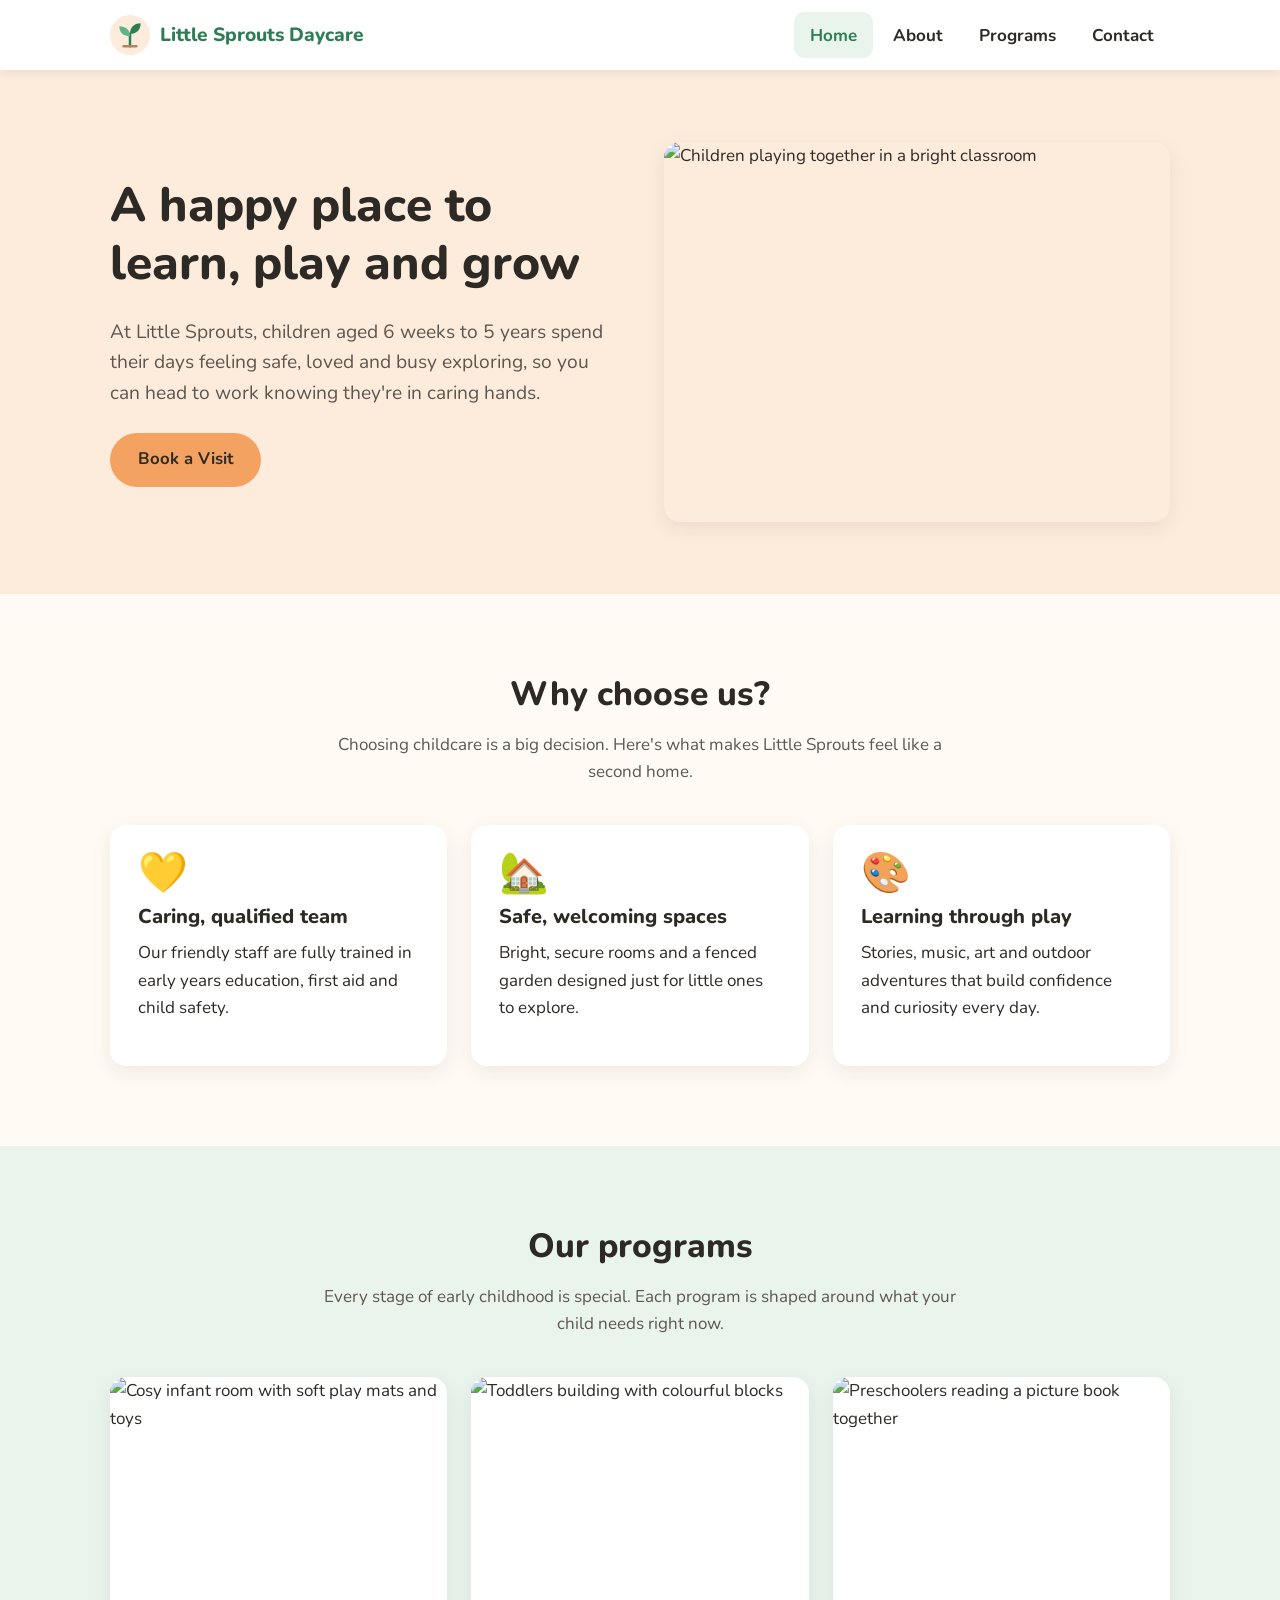
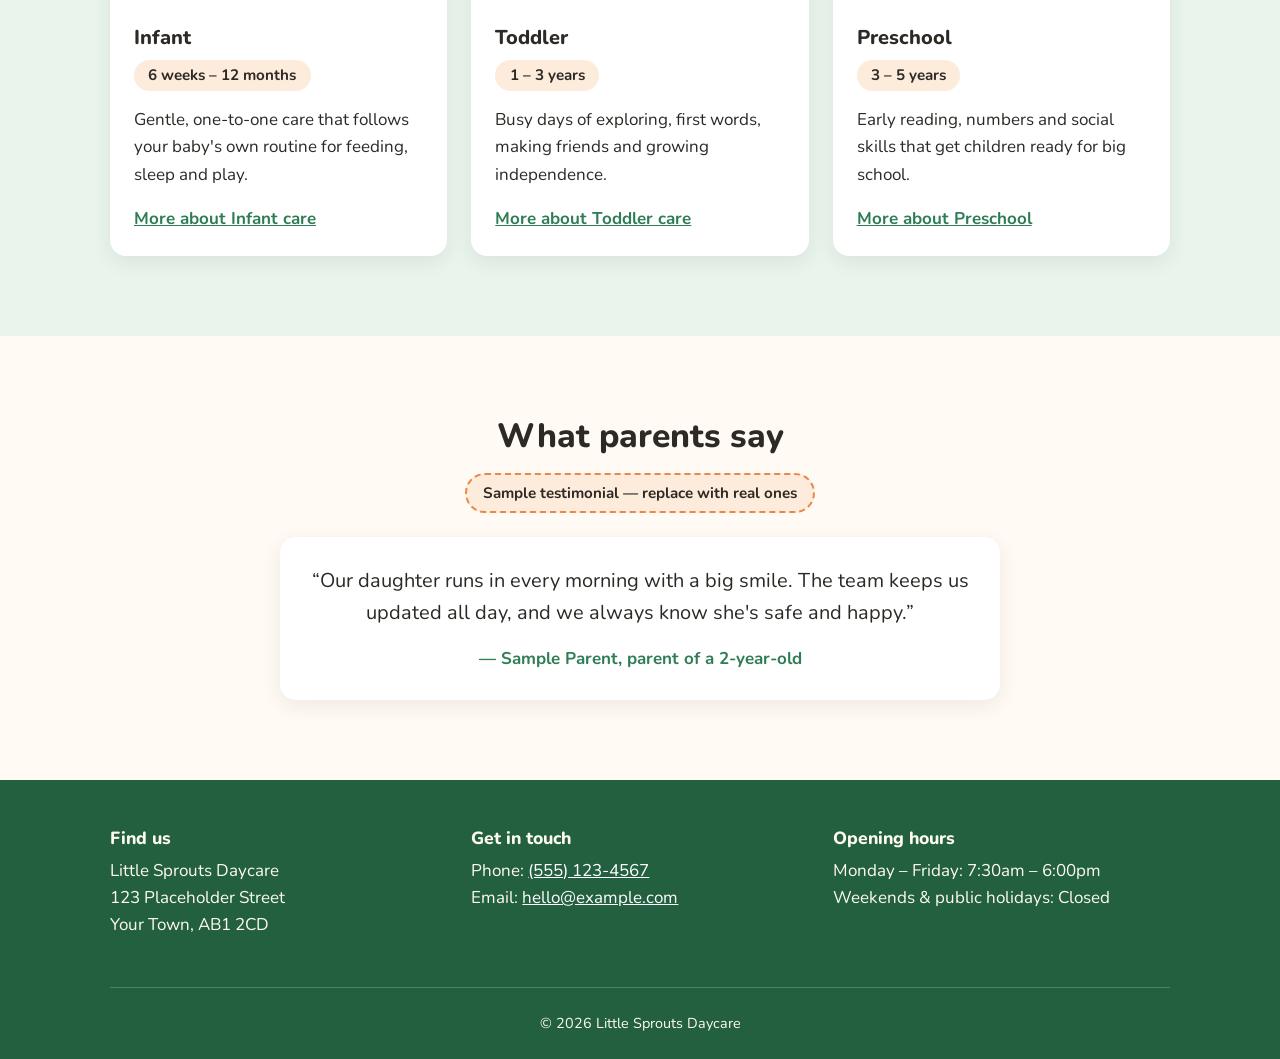
==== index.html @ fafb186b "initial commit" ====
<!DOCTYPE html>
<html lang="en">
<head>
    <!-- Page settings: text encoding, mobile-friendly scaling, and the title and
         description shown in the browser tab and search results -->
    <meta charset="UTF-8">
    <meta name="viewport" content="width=device-width, initial-scale=1.0">
    <title>Little Sprouts Daycare | Caring Childcare for Ages 6 Weeks to 5 Years</title>
    <meta name="description" content="Little Sprouts Daycare offers warm, play-based care for infants, toddlers and preschoolers. Book a visit today.">

    <!-- Small sprout icon shown in the browser tab -->
    <link rel="icon" href="images/logo.svg" type="image/svg+xml">

    <!-- Google Fonts: loads "Nunito", a friendly and easy-to-read font -->
    <link rel="preconnect" href="https://fonts.googleapis.com">
    <link rel="preconnect" href="https://fonts.gstatic.com" crossorigin>
    <link rel="stylesheet" href="https://fonts.googleapis.com/css2?family=Nunito:wght@400;700;800&display=swap">

    <!-- Our one shared stylesheet, used by every page -->
    <link rel="stylesheet" href="css/style.css">
</head>
<body>
    <!-- Skip link: lets keyboard users jump straight past the menu to the page content -->
    <a class="skip-link" href="#main">Skip to main content</a>

    <!-- ===== Site header: logo and main navigation (the same on every page) ===== -->
    <header class="site-header">
        <div class="container header-inner">
            <a class="logo" href="index.html">
                <img src="images/logo.svg" alt="" width="40" height="40">
                Little Sprouts Daycare
            </a>

            <!-- Hamburger button: only shows on small screens. main.js opens and closes the menu. -->
            <button class="menu-toggle" type="button" aria-label="Menu" aria-expanded="false" aria-controls="site-nav">
                <span class="menu-toggle-bar"></span>
                <span class="menu-toggle-bar"></span>
                <span class="menu-toggle-bar"></span>
            </button>

            <!-- Main navigation. main.js highlights the link for the page you're on. -->
            <nav class="site-nav" id="site-nav" aria-label="Main">
                <ul class="nav-list">
                    <li><a class="nav-link" href="index.html">Home</a></li>
                    <li><a class="nav-link" href="about.html">About</a></li>
                    <li><a class="nav-link" href="programs.html">Programs</a></li>
                    <li><a class="nav-link" href="contact.html">Contact</a></li>
                </ul>
            </nav>
        </div>
    </header>

    <!-- ===== Main content: everything unique to this page goes inside <main> ===== -->
    <main id="main">

        <!-- Hero: the big welcome area with our headline and main call to action -->
        <section class="hero">
            <div class="container split">
                <div>
                    <h1>A happy place to learn, play and grow</h1>
                    <p class="hero-intro">At Little Sprouts, children aged 6 weeks to 5 years spend their days feeling safe, loved and busy exploring, so you can head to work knowing they're in caring hands.</p>
                    <a class="button button-accent" href="contact.html">Book a Visit</a>
                </div>
                <!-- Placeholder image. To use your own photo, save it in the images/ folder
                     and change src to something like "images/hero.jpg". -->
                <img class="split-image" src="https://placehold.co/800x600/e8f4ec/2f7d55?text=Children+at+Play" alt="Children playing together in a bright classroom" width="800" height="600">
            </div>
        </section>

        <!-- Why choose us: three cards with the main reasons parents pick Little Sprouts -->
        <section class="section">
            <div class="container">
                <h2 class="section-title">Why choose us?</h2>
                <p class="section-intro">Choosing childcare is a big decision. Here's what makes Little Sprouts feel like a second home.</p>

                <div class="card-grid">
                    <article class="card">
                        <span class="card-icon" aria-hidden="true">💛</span>
                        <h3>Caring, qualified team</h3>
                        <p>Our friendly staff are fully trained in early years education, first aid and child safety.</p>
                    </article>
                    <article class="card">
                        <span class="card-icon" aria-hidden="true">🏡</span>
                        <h3>Safe, welcoming spaces</h3>
                        <p>Bright, secure rooms and a fenced garden designed just for little ones to explore.</p>
                    </article>
                    <article class="card">
                        <span class="card-icon" aria-hidden="true">🎨</span>
                        <h3>Learning through play</h3>
                        <p>Stories, music, art and outdoor adventures that build confidence and curiosity every day.</p>
                    </article>
                </div>
            </div>
        </section>

        <!-- Programs preview: a quick look at our three age groups, each linking to its full details -->
        <section class="section section-alt">
            <div class="container">
                <h2 class="section-title">Our programs</h2>
                <p class="section-intro">Every stage of early childhood is special. Each program is shaped around what your child needs right now.</p>

                <div class="card-grid">
                    <article class="card program-card">
                        <img src="https://placehold.co/600x400/fdebdc/2d2a26?text=Infant+Room" alt="Cosy infant room with soft play mats and toys" width="600" height="400" loading="lazy">
                        <div class="program-card-body">
                            <h3>Infant</h3>
                            <p class="age-range">6 weeks – 12 months</p>
                            <p>Gentle, one-to-one care that follows your baby's own routine for feeding, sleep and play.</p>
                            <a href="programs.html#infant">More about Infant care</a>
                        </div>
                    </article>
                    <article class="card program-card">
                        <img src="https://placehold.co/600x400/fdebdc/2d2a26?text=Toddler+Room" alt="Toddlers building with colourful blocks" width="600" height="400" loading="lazy">
                        <div class="program-card-body">
                            <h3>Toddler</h3>
                            <p class="age-range">1 – 3 years</p>
                            <p>Busy days of exploring, first words, making friends and growing independence.</p>
                            <a href="programs.html#toddler">More about Toddler care</a>
                        </div>
                    </article>
                    <article class="card program-card">
                        <img src="https://placehold.co/600x400/fdebdc/2d2a26?text=Preschool+Room" alt="Preschoolers reading a picture book together" width="600" height="400" loading="lazy">
                        <div class="program-card-body">
                            <h3>Preschool</h3>
                            <p class="age-range">3 – 5 years</p>
                            <p>Early reading, numbers and social skills that get children ready for big school.</p>
                            <a href="programs.html#preschool">More about Preschool</a>
                        </div>
                    </article>
                </div>
            </div>
        </section>

        <!-- Testimonial: THIS IS A SAMPLE. Replace the quote and name with real feedback
             from a parent (and ask their permission first). -->
        <section class="section">
            <div class="container">
                <h2 class="section-title">What parents say</h2>
                <p class="sample-note">Sample testimonial — replace with real ones</p>

                <figure class="card testimonial">
                    <blockquote>“Our daughter runs in every morning with a big smile. The team keeps us updated all day, and we always know she's safe and happy.”</blockquote>
                    <figcaption>— Sample Parent, parent of a 2-year-old</figcaption>
                </figure>
            </div>
        </section>

    </main>

    <!-- ===== Site footer: address, contact details and opening hours (the same on every page) ===== -->
    <footer class="site-footer">
        <div class="container">
            <div class="footer-grid">
                <div>
                    <h2 class="footer-title">Find us</h2>
                    <!-- Placeholder address: replace with your real one -->
                    <address>
                        Little Sprouts Daycare<br>
                        123 Placeholder Street<br>
                        Your Town, AB1 2CD
                    </address>
                </div>
                <div>
                    <h2 class="footer-title">Get in touch</h2>
                    <p>
                        Phone: <a href="tel:+15551234567">(555) 123-4567</a><br>
                        Email: <a href="mailto:hello@example.com">hello@example.com</a>
                    </p>
                </div>
                <div>
                    <h2 class="footer-title">Opening hours</h2>
                    <p>
                        Monday – Friday: 7:30am – 6:00pm<br>
                        Weekends &amp; public holidays: Closed
                    </p>
                </div>
            </div>
            <p class="footer-bottom">&copy; 2026 Little Sprouts Daycare</p>
        </div>
    </footer>

    <!-- Our one shared JavaScript file. It's loaded last so all the HTML above
         already exists when the script runs. -->
    <script src="js/main.js"></script>
</body>
</html>
---- css/style.css ----
/* =========================================================
   Little Sprouts Daycare — main stylesheet
   ---------------------------------------------------------
   This one file styles every page of the site.
   It is written "mobile first": the styles below are for
   phones, and the single media query at the very bottom
   adjusts things for tablets and desktops.

   Sections:
     1. Colours and design settings
     2. Base styles
     3. Layout helpers
     4. Buttons
     5. Header and navigation
     6. Hero and page banners
     7. Cards
     8. Testimonial
     9. Programs page
    10. Contact page and form
    11. Footer
    12. Larger screens (the one media query)
   ========================================================= */


/* ---------- 1. Colours and design settings ----------
   These are CSS variables. Change a value here and it updates
   everywhere on the site that uses it. */
:root {
    --color-primary: #2f7d55;        /* leaf green: links, buttons, highlights */
    --color-primary-dark: #22603f;   /* darker green: hover states and footer */
    --color-accent: #f4a261;         /* warm peach: the "Book a Visit" button */
    --color-accent-dark: #e8894a;    /* darker peach: accent hover state */
    --color-background: #fffaf3;     /* soft cream page background */
    --color-white: #ffffff;          /* cards, header, form fields, button text */
    --color-tint-green: #e8f4ec;     /* pale green section backgrounds */
    --color-tint-peach: #fdebdc;     /* pale peach banners and labels */
    --color-text: #2d2a26;           /* main text: warm near-black */
    --color-text-muted: #5e5750;     /* softer text for intros and notes */
    --color-border: #eadfd2;         /* light dividing lines */
    --color-field-border: #9a8a7a;   /* form field edges (dark enough to see clearly) */
    --color-error: #b3261e;          /* form error messages */

    --font-main: "Nunito", Arial, sans-serif;
    --radius: 16px;                  /* rounded corners on cards and images */
    --radius-small: 10px;            /* rounded corners on buttons and inputs */
    --shadow: 0 6px 20px rgba(45, 42, 38, 0.08);
    --max-width: 1100px;             /* widest the content will ever get */
}


/* ---------- 2. Base styles ----------
   Sensible defaults for the whole site: font, text colour,
   spacing, and images that never spill off the screen. */

/* Include padding and borders inside an element's width,
   which makes sizes much easier to predict. */
*,
*::before,
*::after {
    box-sizing: border-box;
}

/* The header sticks to the top of the screen, so leave room for it
   when the browser jumps to a link like "programs.html#toddler". */
html {
    scroll-padding-top: 5rem;
}

body {
    margin: 0;
    font-family: var(--font-main);
    font-size: 1.0625rem;
    line-height: 1.6;
    color: var(--color-text);
    background-color: var(--color-background);
}

h1,
h2,
h3 {
    margin: 0 0 0.5em;
    line-height: 1.2;
    font-weight: 800;
}

h1 {
    font-size: 2.25rem;
}

h2 {
    font-size: 1.75rem;
}

h3 {
    font-size: 1.25rem;
}

p,
address {
    margin: 0 0 1em;
}

/* <address> is italic by default; normal text reads better. */
address {
    font-style: normal;
}

/* Images shrink to fit small screens instead of overflowing. */
img {
    display: block;
    max-width: 100%;
    height: auto;
}

a {
    color: var(--color-primary);
}

a:hover {
    color: var(--color-primary-dark);
}

/* A clear outline shows keyboard users which item is selected. */
:focus-visible {
    outline: 3px solid var(--color-primary);
    outline-offset: 3px;
}

/* The "Skip to main content" link hides above the page and
   slides into view only when a keyboard user tabs to it. */
.skip-link {
    position: absolute;
    top: -100px;
    left: 1rem;
    z-index: 100;
    padding: 0.5rem 1rem;
    border-radius: var(--radius-small);
    background-color: var(--color-primary);
    color: var(--color-white);
    font-weight: 700;
}

.skip-link:focus {
    top: 1rem;
}


/* ---------- 3. Layout helpers ----------
   Reusable building blocks used on every page. */

/* Keeps content centred with space at the sides,
   and stops it getting too wide on big screens. */
.container {
    max-width: var(--max-width);
    margin: 0 auto;
    padding: 0 1.25rem;
}

/* Breathing room above and below each page section. */
.section {
    padding: 3.5rem 0;
}

/* Every other section gets a soft green background
   so the page is easy to scan. */
.section-alt {
    background-color: var(--color-tint-green);
}

.section-title {
    text-align: center;
}

.section-intro {
    max-width: 640px;
    margin: 0 auto 2.5rem;
    text-align: center;
    color: var(--color-text-muted);
}

/* Text beside an image. One column on phones;
   the media query turns it into two columns on larger screens.
   minmax(0, 1fr) means "share the space, and shrink if needed".
   The 0 matters: without it, a big image that is still loading
   can push the page wider than a phone screen. */
.split {
    display: grid;
    grid-template-columns: minmax(0, 1fr);
    gap: 2rem;
    align-items: center;
}

.split-image {
    border-radius: var(--radius);
    box-shadow: var(--shadow);
}


/* ---------- 4. Buttons ----------
   Rounded "pill" buttons. Add the class "button" to a link
   or <button>, plus "button-accent" for the peach version. */
.button {
    display: inline-block;
    padding: 0.85rem 1.75rem;
    border: none;
    border-radius: 999px;
    background-color: var(--color-primary);
    color: var(--color-white);
    font-family: inherit;
    font-size: 1.05rem;
    font-weight: 700;
    text-decoration: none;
    cursor: pointer;
}

.button:hover {
    background-color: var(--color-primary-dark);
    color: var(--color-white);
}

.button-accent {
    background-color: var(--color-accent);
    color: var(--color-text);
}

.button-accent:hover {
    background-color: var(--color-accent-dark);
    color: var(--color-text);
}


/* ---------- 5. Header and navigation ----------
   The header sticks to the top of the screen as you scroll.
   On phones the menu hides behind the hamburger button;
   on larger screens the links sit in a row (see media query). */
.site-header {
    position: sticky;
    top: 0;
    z-index: 10;
    background-color: var(--color-white);
    box-shadow: 0 2px 10px rgba(45, 42, 38, 0.08);
}

/* Logo, hamburger and menu in a flexible row.
   "wrap" lets the open mobile menu drop onto its own line. */
.header-inner {
    display: flex;
    flex-wrap: wrap;
    align-items: center;
    gap: 0.75rem 1rem;
    padding-top: 0.75rem;
    padding-bottom: 0.75rem;
}

/* flex: 1 lets the logo fill the spare space,
   which pushes the hamburger and menu to the right. */
.logo {
    flex: 1;
    display: flex;
    align-items: center;
    gap: 0.6rem;
    font-size: 1.2rem;
    font-weight: 800;
    line-height: 1.2;
    color: var(--color-primary);
    text-decoration: none;
}

/* The hamburger button: three bars drawn with CSS. */
.menu-toggle {
    display: flex;
    flex-direction: column;
    gap: 5px;
    padding: 0.65rem;
    border: 2px solid var(--color-field-border);
    border-radius: var(--radius-small);
    background-color: var(--color-white);
    cursor: pointer;
}

.menu-toggle-bar {
    width: 24px;
    height: 3px;
    border-radius: 3px;
    background-color: var(--color-primary);
}

/* On phones the menu stays hidden until main.js adds "is-open". */
.site-nav {
    display: none;
    width: 100%;
}

.site-nav.is-open {
    display: block;
}

.nav-list {
    display: flex;
    flex-direction: column;
    gap: 0.25rem;
    margin: 0;
    padding: 0;
    list-style: none;
}

.nav-link {
    display: block;
    padding: 0.6rem 1rem;
    border-radius: var(--radius-small);
    color: var(--color-text);
    font-weight: 700;
    text-decoration: none;
}

.nav-link:hover {
    background-color: var(--color-tint-peach);
    color: var(--color-text);
}

/* The link for the page you're on (added by main.js). */
.nav-link.active {
    background-color: var(--color-tint-green);
    color: var(--color-primary);
}


/* ---------- 6. Hero and page banners ----------
   The hero is the big welcome area on the home page.
   Page banners are the smaller title areas on other pages. */
.hero,
.page-banner {
    padding: 3rem 0;
    background-color: var(--color-tint-peach);
}

.hero-intro {
    margin-bottom: 1.5rem;
    font-size: 1.2rem;
    color: var(--color-text-muted);
}

.page-banner {
    text-align: center;
}

.page-banner p {
    max-width: 640px;
    margin: 0 auto;
    font-size: 1.15rem;
    color: var(--color-text-muted);
}


/* ---------- 7. Cards ----------
   White rounded boxes used across the site. The grid shows
   one card per row on phones and three per row on larger
   screens (see media query). minmax(0, 1fr) works the same
   way as in .split above. */
.card-grid {
    display: grid;
    grid-template-columns: minmax(0, 1fr);
    gap: 1.5rem;
}

.card {
    padding: 1.75rem;
    border-radius: var(--radius);
    background-color: var(--color-white);
    box-shadow: var(--shadow);
}

.card-icon {
    display: block;
    margin-bottom: 0.75rem;
    font-size: 2.5rem;
    line-height: 1;
}

/* Program cards have a photo that runs edge to edge,
   so the padding moves to the text area underneath. */
.program-card {
    padding: 0;
    overflow: hidden;
}

.program-card-body {
    padding: 1.5rem;
}

.program-card a {
    font-weight: 700;
}

/* Small rounded label showing a program's age range. */
.age-range {
    display: inline-block;
    padding: 0.2rem 0.9rem;
    border-radius: 999px;
    background-color: var(--color-tint-peach);
    font-size: 0.95rem;
    font-weight: 700;
}

/* Staff cards: centred text with a round photo. */
.staff-card {
    text-align: center;
}

.staff-photo {
    width: 160px;
    height: 160px;
    margin: 0 auto 1rem;
    border-radius: 50%;
}

.staff-role {
    color: var(--color-primary);
    font-weight: 700;
}


/* ---------- 8. Testimonial ----------
   A single parent quote. The dashed label is a reminder
   that it's only a sample until you add real ones. */
.sample-note {
    width: fit-content;
    margin: 0 auto 1.5rem;
    padding: 0.35rem 1rem;
    border: 2px dashed var(--color-accent-dark);
    border-radius: 999px;
    background-color: var(--color-tint-peach);
    font-size: 0.95rem;
    font-weight: 700;
    text-align: center;
}

.testimonial {
    max-width: 720px;
    margin: 0 auto;
    text-align: center;
}

.testimonial blockquote {
    margin: 0 0 1rem;
    font-size: 1.25rem;
}

.testimonial figcaption {
    color: var(--color-primary);
    font-weight: 700;
}


/* ---------- 9. Programs page ----------
   Each daily schedule is a simple list: the time on the
   left and the activity on the right. */
.schedule {
    margin: 0 0 1.5rem;
    padding: 0;
    list-style: none;
}

.schedule li {
    display: flex;
    gap: 1rem;
    padding: 0.5rem 0;
    border-bottom: 1px dashed var(--color-border);
}

.schedule-time {
    flex: 0 0 5rem;
    font-weight: 700;
    color: var(--color-primary);
}

.program-fees {
    padding: 0.75rem 1rem;
    border-radius: var(--radius-small);
    background-color: var(--color-tint-peach);
    font-weight: 700;
}


/* ---------- 10. Contact page and form ---------- */

/* The form and our contact details stack on phones
   and sit side by side on larger screens (see media query). */
.contact-layout {
    display: grid;
    gap: 2.5rem;
    align-items: start;
}

.form-note {
    font-size: 0.95rem;
    color: var(--color-text-muted);
}

/* Each label + field + error message is one "form group". */
.form-group {
    margin-bottom: 1.25rem;
}

.form-group label {
    display: block;
    margin-bottom: 0.35rem;
    font-weight: 700;
}

.required-mark {
    color: var(--color-error);
}

/* Text boxes, the dropdown and the message box share one look. */
.form-group input,
.form-group select,
.form-group textarea {
    width: 100%;
    padding: 0.75rem 1rem;
    border: 2px solid var(--color-field-border);
    border-radius: var(--radius-small);
    background-color: var(--color-white);
    color: var(--color-text);
    font: inherit;
}

.form-group textarea {
    resize: vertical;
}

/* main.js marks a field aria-invalid="true" when it needs fixing.
   Screen readers announce that, and we reuse it to turn the border red. */
.form-group [aria-invalid="true"] {
    border-color: var(--color-error);
}

/* The friendly message shown under a field that needs fixing. */
.error-message {
    margin: 0.35rem 0 0;
    font-size: 0.95rem;
    font-weight: 700;
    color: var(--color-error);
}

/* Dashed green box that stands in for a Google Map until you add one. */
.map-placeholder {
    display: flex;
    align-items: center;
    justify-content: center;
    min-height: 260px;
    padding: 1.5rem;
    border: 3px dashed var(--color-primary);
    border-radius: var(--radius);
    background-color: var(--color-tint-green);
    color: var(--color-primary);
    text-align: center;
}

.map-placeholder p {
    margin: 0;
}


/* ---------- 11. Footer ----------
   Dark green band at the bottom of every page with our
   address, contact details and opening hours. */
.site-footer {
    padding: 3rem 0 1.5rem;
    background-color: var(--color-primary-dark);
    color: var(--color-background);
}

/* Light links and focus outlines so they show up on dark green. */
.site-footer a {
    color: var(--color-white);
}

.site-footer a:hover {
    color: var(--color-tint-peach);
}

.site-footer :focus-visible {
    outline-color: var(--color-white);
}

.footer-grid {
    display: grid;
    gap: 1.5rem;
}

.footer-title {
    margin-bottom: 0.5rem;
    font-size: 1.1rem;
}

.footer-bottom {
    margin: 2rem 0 0;
    padding-top: 1.5rem;
    border-top: 1px solid rgba(255, 255, 255, 0.2);
    font-size: 0.9rem;
    text-align: center;
}


/* ---------- 12. Larger screens (768px and wider) ----------
   Everything above is for phones. When the screen is at
   least 768px wide (tablets and desktops), these rules
   take over to make use of the extra space. */
@media (min-width: 768px) {
    h1 {
        font-size: 3rem;
    }

    h2 {
        font-size: 2.1rem;
    }

    .section {
        padding: 5rem 0;
    }

    .hero,
    .page-banner {
        padding: 4.5rem 0;
    }

    /* Hide the hamburger and always show the menu as a row. */
    .menu-toggle {
        display: none;
    }

    .site-nav {
        display: block;
        width: auto;
    }

    .nav-list {
        flex-direction: row;
    }

    /* Put text and image side by side. */
    .split {
        grid-template-columns: repeat(2, minmax(0, 1fr));
        gap: 3rem;
    }

    /* Three cards (or footer columns) per row. */
    .card-grid,
    .footer-grid {
        grid-template-columns: repeat(3, minmax(0, 1fr));
    }

    /* The form gets a little more room than the contact details. */
    .contact-layout {
        grid-template-columns: 3fr 2fr;
    }
}
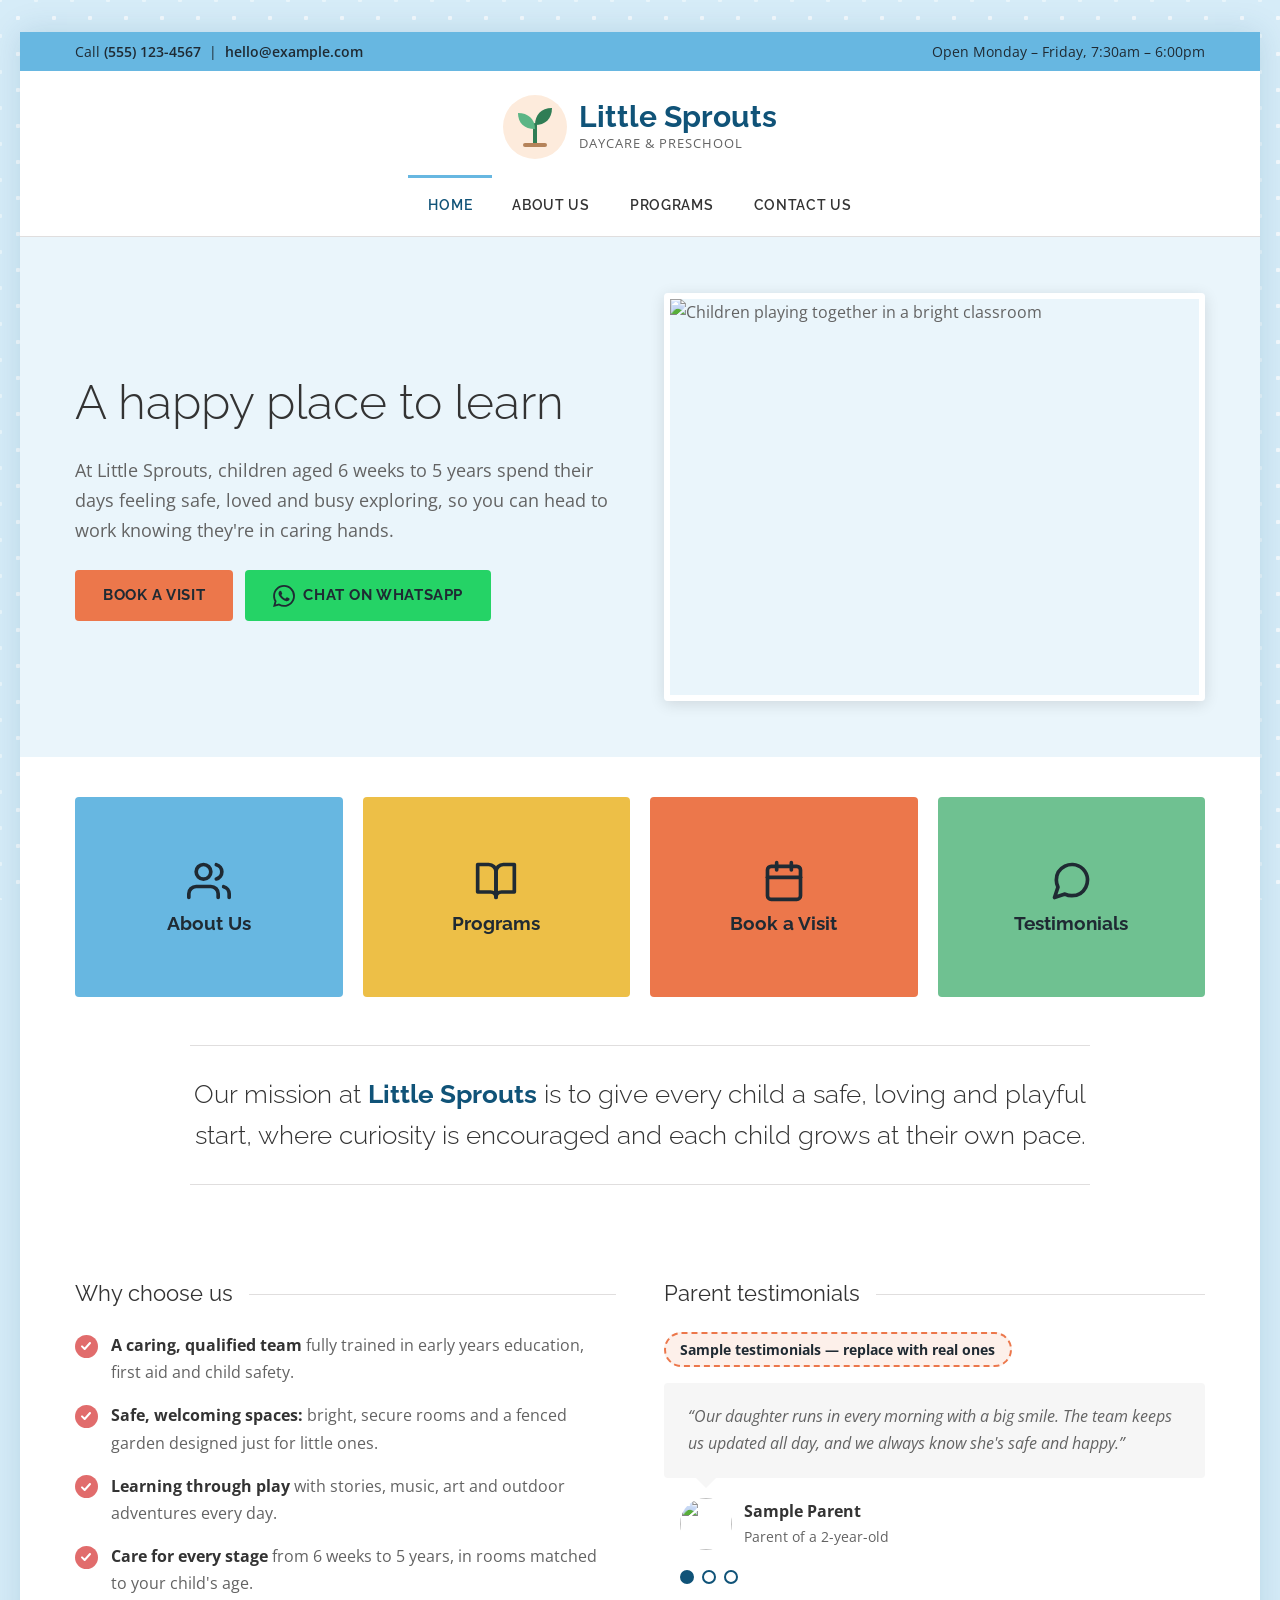
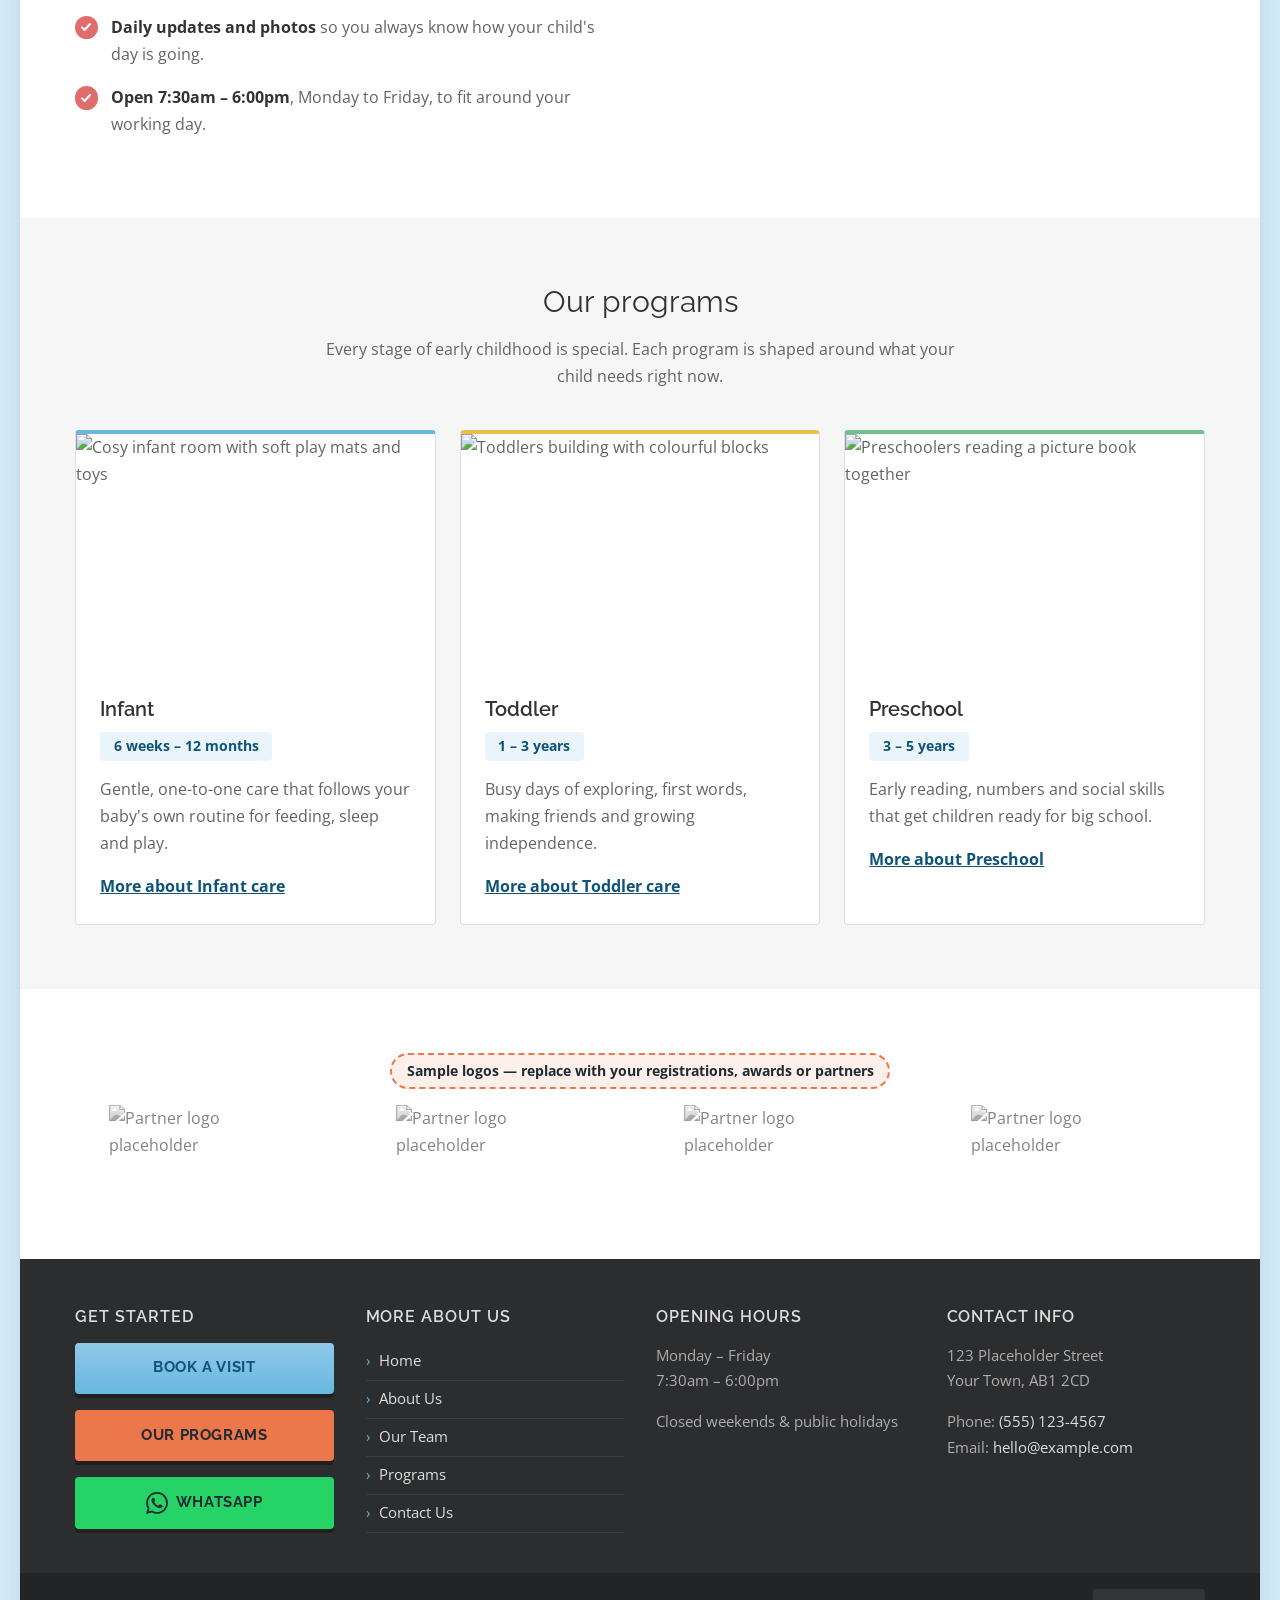
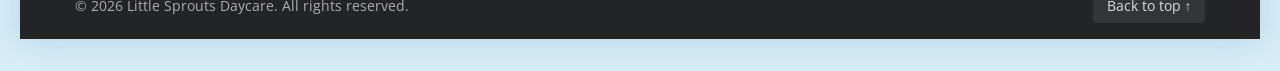
==== commit a1690bff: "Enhance website layout and functionality: update fonts, improve header and footer structure, add tes" ====
--- a/index.html
+++ b/index.html
@@ -11,10 +11,10 @@
     <!-- Small sprout icon shown in the browser tab -->
     <link rel="icon" href="images/logo.svg" type="image/svg+xml">
 
-    <!-- Google Fonts: loads "Nunito", a friendly and easy-to-read font -->
+    <!-- Google Fonts: "Raleway" for headings and the menu, "Open Sans" for body text -->
     <link rel="preconnect" href="https://fonts.googleapis.com">
     <link rel="preconnect" href="https://fonts.gstatic.com" crossorigin>
-    <link rel="stylesheet" href="https://fonts.googleapis.com/css2?family=Nunito:wght@400;700;800&display=swap">
+    <link rel="stylesheet" href="https://fonts.googleapis.com/css2?family=Open+Sans:ital,wght@0,400;0,600;0,700;1,400&family=Raleway:wght@300;400;600;700&display=swap">
 
     <!-- Our one shared stylesheet, used by every page -->
     <link rel="stylesheet" href="css/style.css">
@@ -23,12 +23,28 @@
     <!-- Skip link: lets keyboard users jump straight past the menu to the page content -->
     <a class="skip-link" href="#main">Skip to main content</a>
 
+    <!-- The white "page box" that holds everything. On big screens the
+         blue patterned background shows around it. -->
+    <div class="page-box">
+
+    <!-- ===== Top bar: quick contact details (the same on every page) ===== -->
+    <div class="top-bar">
+        <div class="container top-bar-inner">
+            <!-- Placeholder phone and email: replace with your real ones -->
+            <p>Call <a href="tel:+15551234567">(555) 123-4567</a> &nbsp;|&nbsp; <a href="mailto:hello@example.com">hello@example.com</a></p>
+            <p>Open Monday – Friday, 7:30am – 6:00pm</p>
+        </div>
+    </div>
+
     <!-- ===== Site header: logo and main navigation (the same on every page) ===== -->
     <header class="site-header">
         <div class="container header-inner">
             <a class="logo" href="index.html">
-                <img src="images/logo.svg" alt="" width="40" height="40">
-                Little Sprouts Daycare
+                <img src="images/logo.svg" alt="" width="64" height="64">
+                <span>
+                    <span class="logo-name">Little Sprouts</span>
+                    <span class="logo-tagline">Daycare &amp; Preschool</span>
+                </span>
             </a>
 
             <!-- Hamburger button: only shows on small screens. main.js opens and closes the menu. -->
@@ -42,9 +58,9 @@
             <nav class="site-nav" id="site-nav" aria-label="Main">
                 <ul class="nav-list">
                     <li><a class="nav-link" href="index.html">Home</a></li>
-                    <li><a class="nav-link" href="about.html">About</a></li>
+                    <li><a class="nav-link" href="about.html">About Us</a></li>
                     <li><a class="nav-link" href="programs.html">Programs</a></li>
-                    <li><a class="nav-link" href="contact.html">Contact</a></li>
+                    <li><a class="nav-link" href="contact.html">Contact Us</a></li>
                 </ul>
             </nav>
         </div>
@@ -57,39 +73,154 @@
         <section class="hero">
             <div class="container split">
                 <div>
-                    <h1>A happy place to learn, play and grow</h1>
+                    <h1>A happy place to learn</h1>
                     <p class="hero-intro">At Little Sprouts, children aged 6 weeks to 5 years spend their days feeling safe, loved and busy exploring, so you can head to work knowing they're in caring hands.</p>
-                    <a class="button button-accent" href="contact.html">Book a Visit</a>
+                    <div class="button-group">
+                        <a class="button button-accent" href="contact.html">Book a Visit</a>
+                        <!-- WhatsApp chat link. Placeholder number: replace 15551234567 with your
+                             real WhatsApp number in international format (digits only, no + or spaces).
+                             The text after "?text=" is the message that appears ready to send. -->
+                        <a class="button button-whatsapp" href="https://wa.me/15551234567?text=Hi%2C%20I%27d%20like%20to%20know%20more%20about%20Little%20Sprouts%20Daycare." target="_blank" rel="noopener">
+                            <svg class="button-icon" viewBox="0 0 24 24" width="22" height="22" aria-hidden="true" focusable="false">
+                                <path fill="currentColor" d="M17.472 14.382c-.297-.149-1.758-.867-2.03-.967-.273-.099-.471-.148-.67.15-.197.297-.767.966-.94 1.164-.173.199-.347.223-.644.075-.297-.15-1.255-.463-2.39-1.475-.883-.788-1.48-1.761-1.653-2.059-.173-.297-.018-.458.13-.606.134-.133.298-.347.446-.52.149-.174.198-.298.298-.497.099-.198.05-.371-.025-.52-.075-.149-.669-1.612-.916-2.207-.242-.579-.487-.5-.669-.51-.173-.008-.371-.01-.57-.01-.198 0-.52.074-.792.372-.272.297-1.04 1.016-1.04 2.479 0 1.462 1.065 2.875 1.213 3.074.149.198 2.096 3.2 5.077 4.487.709.306 1.262.489 1.694.625.712.227 1.36.195 1.871.118.571-.085 1.758-.719 2.006-1.413.248-.694.248-1.289.173-1.413-.074-.124-.272-.198-.57-.347m-5.421 7.403h-.004a9.87 9.87 0 01-5.031-1.378l-.361-.214-3.741.982.998-3.648-.235-.374a9.86 9.86 0 01-1.51-5.26c.001-5.45 4.436-9.884 9.888-9.884 2.64 0 5.122 1.03 6.988 2.898a9.825 9.825 0 012.893 6.994c-.003 5.45-4.437 9.884-9.885 9.884m8.413-18.297A11.815 11.815 0 0012.05 0C5.495 0 .16 5.335.157 11.892c0 2.096.547 4.142 1.588 5.945L.057 24l6.305-1.654a11.882 11.882 0 005.683 1.448h.005c6.554 0 11.89-5.335 11.893-11.893a11.821 11.821 0 00-3.48-8.413Z"/>
+                            </svg>
+                            Chat on WhatsApp
+                        </a>
+                    </div>
                 </div>
                 <!-- Placeholder image. To use your own photo, save it in the images/ folder
                      and change src to something like "images/hero.jpg". -->
-                <img class="split-image" src="https://placehold.co/800x600/e8f4ec/2f7d55?text=Children+at+Play" alt="Children playing together in a bright classroom" width="800" height="600">
-            </div>
-        </section>
-
-        <!-- Why choose us: three cards with the main reasons parents pick Little Sprouts -->
+                <img class="split-image" src="https://placehold.co/800x600/ffffff/105378?text=Children+at+Play" alt="Children playing together in a bright classroom" width="800" height="600">
+            </div>
+        </section>
+
+        <!-- Colour tiles: four bright boxes linking to the main parts of the site.
+             With a mouse, each one flips over to show a short note and a "View" label. -->
+        <section aria-label="Explore Little Sprouts">
+            <div class="container tiles">
+                <a class="tile tile-blue" href="about.html">
+                    <div class="tile-inner">
+                        <div class="tile-front">
+                            <svg class="tile-icon" viewBox="0 0 24 24" fill="none" stroke="currentColor" stroke-width="2" stroke-linecap="round" stroke-linejoin="round" aria-hidden="true" focusable="false">
+                                <path d="M17 21v-2a4 4 0 0 0-4-4H5a4 4 0 0 0-4 4v2"/><circle cx="9" cy="7" r="4"/><path d="M23 21v-2a4 4 0 0 0-3-3.87"/><path d="M16 3.13a4 4 0 0 1 0 7.75"/>
+                            </svg>
+                            <h2 class="tile-title">About Us</h2>
+                        </div>
+                        <div class="tile-back">
+                            <p>Our story, our approach and the team who care for your child.</p>
+                            <span class="tile-button" aria-hidden="true">VIEW</span>
+                        </div>
+                    </div>
+                </a>
+                <a class="tile tile-yellow" href="programs.html">
+                    <div class="tile-inner">
+                        <div class="tile-front">
+                            <svg class="tile-icon" viewBox="0 0 24 24" fill="none" stroke="currentColor" stroke-width="2" stroke-linecap="round" stroke-linejoin="round" aria-hidden="true" focusable="false">
+                                <path d="M2 3h6a4 4 0 0 1 4 4v14a3 3 0 0 0-3-3H2z"/><path d="M22 3h-6a4 4 0 0 0-4 4v14a3 3 0 0 1 3-3h7z"/>
+                            </svg>
+                            <h2 class="tile-title">Programs</h2>
+                        </div>
+                        <div class="tile-back">
+                            <p>Infant, Toddler and Preschool rooms, with a typical day for each.</p>
+                            <span class="tile-button" aria-hidden="true">VIEW</span>
+                        </div>
+                    </div>
+                </a>
+                <a class="tile tile-orange" href="contact.html">
+                    <div class="tile-inner">
+                        <div class="tile-front">
+                            <svg class="tile-icon" viewBox="0 0 24 24" fill="none" stroke="currentColor" stroke-width="2" stroke-linecap="round" stroke-linejoin="round" aria-hidden="true" focusable="false">
+                                <rect x="3" y="4" width="18" height="18" rx="2" ry="2"/><line x1="16" y1="2" x2="16" y2="6"/><line x1="8" y1="2" x2="8" y2="6"/><line x1="3" y1="10" x2="21" y2="10"/>
+                            </svg>
+                            <h2 class="tile-title">Book a Visit</h2>
+                        </div>
+                        <div class="tile-back">
+                            <p>Come and see us. Send an enquiry and we'll reply within one working day.</p>
+                            <span class="tile-button" aria-hidden="true">VIEW</span>
+                        </div>
+                    </div>
+                </a>
+                <a class="tile tile-green" href="#testimonials">
+                    <div class="tile-inner">
+                        <div class="tile-front">
+                            <svg class="tile-icon" viewBox="0 0 24 24" fill="none" stroke="currentColor" stroke-width="2" stroke-linecap="round" stroke-linejoin="round" aria-hidden="true" focusable="false">
+                                <path d="M21 11.5a8.38 8.38 0 0 1-.9 3.8 8.5 8.5 0 0 1-7.6 4.7 8.38 8.38 0 0 1-3.8-.9L3 21l1.9-5.7a8.38 8.38 0 0 1-.9-3.8 8.5 8.5 0 0 1 4.7-7.6 8.38 8.38 0 0 1 3.8-.9h.5a8.48 8.48 0 0 1 8 8v.5z"/>
+                            </svg>
+                            <h2 class="tile-title">Testimonials</h2>
+                        </div>
+                        <div class="tile-back">
+                            <p>Hear what Little Sprouts parents have to say about us.</p>
+                            <span class="tile-button" aria-hidden="true">VIEW</span>
+                        </div>
+                    </div>
+                </a>
+            </div>
+        </section>
+
+        <!-- Our mission: one big sentence that sums up what we're about -->
+        <section class="mission">
+            <div class="container">
+                <p class="mission-text">Our mission at <strong>Little Sprouts</strong> is to give every child a safe, loving and playful start, where curiosity is encouraged and each child grows at their own pace.</p>
+            </div>
+        </section>
+
+        <!-- Two columns: "Why choose us" on the left, parent testimonials on the right -->
         <section class="section">
-            <div class="container">
-                <h2 class="section-title">Why choose us?</h2>
-                <p class="section-intro">Choosing childcare is a big decision. Here's what makes Little Sprouts feel like a second home.</p>
-
-                <div class="card-grid">
-                    <article class="card">
-                        <span class="card-icon" aria-hidden="true">💛</span>
-                        <h3>Caring, qualified team</h3>
-                        <p>Our friendly staff are fully trained in early years education, first aid and child safety.</p>
-                    </article>
-                    <article class="card">
-                        <span class="card-icon" aria-hidden="true">🏡</span>
-                        <h3>Safe, welcoming spaces</h3>
-                        <p>Bright, secure rooms and a fenced garden designed just for little ones to explore.</p>
-                    </article>
-                    <article class="card">
-                        <span class="card-icon" aria-hidden="true">🎨</span>
-                        <h3>Learning through play</h3>
-                        <p>Stories, music, art and outdoor adventures that build confidence and curiosity every day.</p>
-                    </article>
-                </div>
+            <div class="container two-columns">
+
+                <div>
+                    <h2 class="title-line">Why choose us</h2>
+                    <ul class="check-list">
+                        <li><strong>A caring, qualified team</strong> fully trained in early years education, first aid and child safety.</li>
+                        <li><strong>Safe, welcoming spaces:</strong> bright, secure rooms and a fenced garden designed just for little ones.</li>
+                        <li><strong>Learning through play</strong> with stories, music, art and outdoor adventures every day.</li>
+                        <li><strong>Care for every stage</strong> from 6 weeks to 5 years, in rooms matched to your child's age.</li>
+                        <li><strong>Daily updates and photos</strong> so you always know how your child's day is going.</li>
+                        <li><strong>Open 7:30am – 6:00pm</strong>, Monday to Friday, to fit around your working day.</li>
+                    </ul>
+                </div>
+
+                <!-- Testimonials: THESE ARE SAMPLES. Replace the quotes, names and photos with
+                     real feedback from parents (and ask their permission first).
+                     main.js shows one at a time and adds dots to switch between them. -->
+                <div id="testimonials">
+                    <h2 class="title-line">Parent testimonials</h2>
+                    <p class="sample-note">Sample testimonials — replace with real ones</p>
+
+                    <div class="testimonials">
+                        <figure class="testimonial">
+                            <blockquote>“Our daughter runs in every morning with a big smile. The team keeps us updated all day, and we always know she's safe and happy.”</blockquote>
+                            <figcaption>
+                                <img class="testimonial-photo" src="https://placehold.co/100x100/eaf5fb/105378?text=SP" alt="" width="100" height="100" loading="lazy">
+                                <span>
+                                    <span class="testimonial-name">Sample Parent</span>
+                                    <span class="testimonial-detail">Parent of a 2-year-old</span>
+                                </span>
+                            </figcaption>
+                        </figure>
+                        <figure class="testimonial">
+                            <blockquote>“The preschool room has been wonderful for our son. He's learned so much, made great friends and is really excited about starting school.”</blockquote>
+                            <figcaption>
+                                <img class="testimonial-photo" src="https://placehold.co/100x100/fdf3dc/7a5a00?text=SP" alt="" width="100" height="100" loading="lazy">
+                                <span>
+                                    <span class="testimonial-name">Sample Parent</span>
+                                    <span class="testimonial-detail">Parent of a 4-year-old</span>
+                                </span>
+                            </figcaption>
+                        </figure>
+                        <figure class="testimonial">
+                            <blockquote>“Leaving our baby for the first time was hard, but the infant team made it so easy. They follow her routine exactly as we do at home.”</blockquote>
+                            <figcaption>
+                                <img class="testimonial-photo" src="https://placehold.co/100x100/e6f5ec/1f6b40?text=SP" alt="" width="100" height="100" loading="lazy">
+                                <span>
+                                    <span class="testimonial-name">Sample Parent</span>
+                                    <span class="testimonial-detail">Parent of a 9-month-old</span>
+                                </span>
+                            </figcaption>
+                        </figure>
+                    </div>
+                </div>
+
             </div>
         </section>
 
@@ -101,7 +232,7 @@
 
                 <div class="card-grid">
                     <article class="card program-card">
-                        <img src="https://placehold.co/600x400/fdebdc/2d2a26?text=Infant+Room" alt="Cosy infant room with soft play mats and toys" width="600" height="400" loading="lazy">
+                        <img src="https://placehold.co/600x400/eaf5fb/105378?text=Infant+Room" alt="Cosy infant room with soft play mats and toys" width="600" height="400" loading="lazy">
                         <div class="program-card-body">
                             <h3>Infant</h3>
                             <p class="age-range">6 weeks – 12 months</p>
@@ -110,7 +241,7 @@
                         </div>
                     </article>
                     <article class="card program-card">
-                        <img src="https://placehold.co/600x400/fdebdc/2d2a26?text=Toddler+Room" alt="Toddlers building with colourful blocks" width="600" height="400" loading="lazy">
+                        <img src="https://placehold.co/600x400/fdf3dc/7a5a00?text=Toddler+Room" alt="Toddlers building with colourful blocks" width="600" height="400" loading="lazy">
                         <div class="program-card-body">
                             <h3>Toddler</h3>
                             <p class="age-range">1 – 3 years</p>
@@ -119,7 +250,7 @@
                         </div>
                     </article>
                     <article class="card program-card">
-                        <img src="https://placehold.co/600x400/fdebdc/2d2a26?text=Preschool+Room" alt="Preschoolers reading a picture book together" width="600" height="400" loading="lazy">
+                        <img src="https://placehold.co/600x400/e6f5ec/1f6b40?text=Preschool+Room" alt="Preschoolers reading a picture book together" width="600" height="400" loading="lazy">
                         <div class="program-card-body">
                             <h3>Preschool</h3>
                             <p class="age-range">3 – 5 years</p>
@@ -131,53 +262,82 @@
             </div>
         </section>
 
-        <!-- Testimonial: THIS IS A SAMPLE. Replace the quote and name with real feedback
-             from a parent (and ask their permission first). -->
+        <!-- Logo strip: PLACEHOLDER logos. Replace each image with the logo of a body
+             you're registered with, an award you've won, or a partner you work with.
+             Update the alt text to the organisation's name. -->
         <section class="section">
             <div class="container">
-                <h2 class="section-title">What parents say</h2>
-                <p class="sample-note">Sample testimonial — replace with real ones</p>
-
-                <figure class="card testimonial">
-                    <blockquote>“Our daughter runs in every morning with a big smile. The team keeps us updated all day, and we always know she's safe and happy.”</blockquote>
-                    <figcaption>— Sample Parent, parent of a 2-year-old</figcaption>
-                </figure>
+                <p class="sample-note sample-note-center">Sample logos — replace with your registrations, awards or partners</p>
+                <div class="logo-strip">
+                    <img src="https://placehold.co/200x90/f6f6f6/747474?text=Your+Logo" alt="Partner logo placeholder" width="200" height="90" loading="lazy">
+                    <img src="https://placehold.co/200x90/f6f6f6/747474?text=Your+Logo" alt="Partner logo placeholder" width="200" height="90" loading="lazy">
+                    <img src="https://placehold.co/200x90/f6f6f6/747474?text=Your+Logo" alt="Partner logo placeholder" width="200" height="90" loading="lazy">
+                    <img src="https://placehold.co/200x90/f6f6f6/747474?text=Your+Logo" alt="Partner logo placeholder" width="200" height="90" loading="lazy">
+                </div>
             </div>
         </section>
 
     </main>
 
-    <!-- ===== Site footer: address, contact details and opening hours (the same on every page) ===== -->
+    <!-- ===== Site footer: quick buttons, menu, opening hours and contact details (the same on every page) ===== -->
     <footer class="site-footer">
-        <div class="container">
-            <div class="footer-grid">
-                <div>
-                    <h2 class="footer-title">Find us</h2>
-                    <!-- Placeholder address: replace with your real one -->
-                    <address>
-                        Little Sprouts Daycare<br>
-                        123 Placeholder Street<br>
-                        Your Town, AB1 2CD
-                    </address>
-                </div>
-                <div>
-                    <h2 class="footer-title">Get in touch</h2>
-                    <p>
-                        Phone: <a href="tel:+15551234567">(555) 123-4567</a><br>
-                        Email: <a href="mailto:hello@example.com">hello@example.com</a>
-                    </p>
-                </div>
-                <div>
-                    <h2 class="footer-title">Opening hours</h2>
-                    <p>
-                        Monday – Friday: 7:30am – 6:00pm<br>
-                        Weekends &amp; public holidays: Closed
-                    </p>
-                </div>
-            </div>
-            <p class="footer-bottom">&copy; 2026 Little Sprouts Daycare</p>
+        <div class="container footer-grid">
+            <div>
+                <h2 class="footer-title">Get started</h2>
+                <div class="footer-buttons">
+                    <a class="button button-3d button-block" href="contact.html">Book a Visit</a>
+                    <a class="button button-accent button-3d button-block" href="programs.html">Our Programs</a>
+                    <!-- Placeholder WhatsApp number: replace 15551234567 with your real one (digits only) -->
+                    <a class="button button-whatsapp button-3d button-block" href="https://wa.me/15551234567?text=Hi%2C%20I%27d%20like%20to%20know%20more%20about%20Little%20Sprouts%20Daycare." target="_blank" rel="noopener">
+                        <svg class="button-icon" viewBox="0 0 24 24" width="22" height="22" aria-hidden="true" focusable="false">
+                            <path fill="currentColor" d="M17.472 14.382c-.297-.149-1.758-.867-2.03-.967-.273-.099-.471-.148-.67.15-.197.297-.767.966-.94 1.164-.173.199-.347.223-.644.075-.297-.15-1.255-.463-2.39-1.475-.883-.788-1.48-1.761-1.653-2.059-.173-.297-.018-.458.13-.606.134-.133.298-.347.446-.52.149-.174.198-.298.298-.497.099-.198.05-.371-.025-.52-.075-.149-.669-1.612-.916-2.207-.242-.579-.487-.5-.669-.51-.173-.008-.371-.01-.57-.01-.198 0-.52.074-.792.372-.272.297-1.04 1.016-1.04 2.479 0 1.462 1.065 2.875 1.213 3.074.149.198 2.096 3.2 5.077 4.487.709.306 1.262.489 1.694.625.712.227 1.36.195 1.871.118.571-.085 1.758-.719 2.006-1.413.248-.694.248-1.289.173-1.413-.074-.124-.272-.198-.57-.347m-5.421 7.403h-.004a9.87 9.87 0 01-5.031-1.378l-.361-.214-3.741.982.998-3.648-.235-.374a9.86 9.86 0 01-1.51-5.26c.001-5.45 4.436-9.884 9.888-9.884 2.64 0 5.122 1.03 6.988 2.898a9.825 9.825 0 012.893 6.994c-.003 5.45-4.437 9.884-9.885 9.884m8.413-18.297A11.815 11.815 0 0012.05 0C5.495 0 .16 5.335.157 11.892c0 2.096.547 4.142 1.588 5.945L.057 24l6.305-1.654a11.882 11.882 0 005.683 1.448h.005c6.554 0 11.89-5.335 11.893-11.893a11.821 11.821 0 00-3.48-8.413Z"/>
+                        </svg>
+                        WhatsApp
+                    </a>
+                </div>
+            </div>
+            <div>
+                <h2 class="footer-title">More about us</h2>
+                <ul class="footer-links">
+                    <li><a href="index.html">Home</a></li>
+                    <li><a href="about.html">About Us</a></li>
+                    <li><a href="about.html#team">Our Team</a></li>
+                    <li><a href="programs.html">Programs</a></li>
+                    <li><a href="contact.html">Contact Us</a></li>
+                </ul>
+            </div>
+            <div>
+                <h2 class="footer-title">Opening hours</h2>
+                <p>
+                    Monday – Friday<br>
+                    7:30am – 6:00pm
+                </p>
+                <p>Closed weekends &amp; public holidays</p>
+            </div>
+            <div>
+                <h2 class="footer-title">Contact info</h2>
+                <!-- Placeholder address, phone and email: replace with your real ones -->
+                <address>
+                    123 Placeholder Street<br>
+                    Your Town, AB1 2CD
+                </address>
+                <p>
+                    Phone: <a href="tel:+15551234567">(555) 123-4567</a><br>
+                    Email: <a href="mailto:hello@example.com">hello@example.com</a>
+                </p>
+            </div>
+        </div>
+
+        <!-- Copyright bar -->
+        <div class="footer-bottom">
+            <div class="container footer-bottom-inner">
+                <p>&copy; 2026 Little Sprouts Daycare. All rights reserved.</p>
+                <a class="back-to-top" href="#main">Back to top ↑</a>
+            </div>
         </div>
     </footer>
+
+    </div><!-- end of .page-box -->
 
     <!-- Our one shared JavaScript file. It's loaded last so all the HTML above
          already exists when the script runs. -->
--- a/css/style.css
+++ b/css/style.css
@@ -2,23 +2,29 @@
    Little Sprouts Daycare — main stylesheet
    ---------------------------------------------------------
    This one file styles every page of the site.
+   The look is a classic "boxed" school website: a soft blue
+   patterned background, a white page box in the middle, a
+   sky-blue top bar, four bright colour tiles on the home
+   page and a dark footer.
+
    It is written "mobile first": the styles below are for
-   phones, and the single media query at the very bottom
-   adjusts things for tablets and desktops.
+   phones, and the media queries at the very bottom adjust
+   things for tablets and desktops.
 
    Sections:
      1. Colours and design settings
      2. Base styles
      3. Layout helpers
      4. Buttons
-     5. Header and navigation
-     6. Hero and page banners
-     7. Cards
-     8. Testimonial
-     9. Programs page
-    10. Contact page and form
-    11. Footer
-    12. Larger screens (the one media query)
+     5. Top bar, header and navigation
+     6. Hero and page title bar
+     7. Colour tiles (home page)
+     8. Mission, "why choose us" and testimonials
+     9. Cards
+    10. Programs page
+    11. Contact page and form
+    12. Footer
+    13. Larger screens and motion settings (media queries)
    ========================================================= */
 
 
@@ -26,30 +32,44 @@
    These are CSS variables. Change a value here and it updates
    everywhere on the site that uses it. */
 :root {
-    --color-primary: #2f7d55;        /* leaf green: links, buttons, highlights */
-    --color-primary-dark: #22603f;   /* darker green: hover states and footer */
-    --color-accent: #f4a261;         /* warm peach: the "Book a Visit" button */
-    --color-accent-dark: #e8894a;    /* darker peach: accent hover state */
-    --color-background: #fffaf3;     /* soft cream page background */
-    --color-white: #ffffff;          /* cards, header, form fields, button text */
-    --color-tint-green: #e8f4ec;     /* pale green section backgrounds */
-    --color-tint-peach: #fdebdc;     /* pale peach banners and labels */
-    --color-text: #2d2a26;           /* main text: warm near-black */
-    --color-text-muted: #5e5750;     /* softer text for intros and notes */
-    --color-border: #eadfd2;         /* light dividing lines */
-    --color-field-border: #9a8a7a;   /* form field edges (dark enough to see clearly) */
+    --color-primary: #67b7e1;        /* sky blue: top bar, highlights, menu hover */
+    --color-primary-light: #90c9e8;  /* lighter sky blue: top of the button gradient */
+    --color-primary-hover: #5aabd6;  /* deeper sky blue: button hover */
+    --color-primary-dark: #105378;   /* navy blue: button text, links on hover, focus outlines */
+    --color-yellow: #edbf47;         /* sunshine yellow tile */
+    --color-orange: #ec774b;         /* warm orange tile and "Book a Visit" button */
+    --color-orange-dark: #d9653a;    /* darker orange: hover state */
+    --color-green: #6fc191;          /* fresh green tile */
+    --color-coral: #e16c6c;          /* tick icons in the "why choose us" list */
+    --color-whatsapp: #25d366;       /* WhatsApp green: the "Chat on WhatsApp" button */
+    --color-whatsapp-dark: #1ebe5d;  /* darker WhatsApp green: hover state */
+
+    --color-page-bg: #d6ecf8;        /* soft blue behind the white page box */
+    --color-white: #ffffff;          /* page box, cards, form fields */
+    --color-light: #f6f6f6;          /* light grey bands and testimonial bubbles */
+    --color-tint-blue: #eaf5fb;      /* pale blue hero and labels */
+    --color-heading: #333333;        /* headings and menu links */
+    --color-text: #636363;           /* main body text (soft grey, still easy to read) */
+    --color-ink: #1f2a33;            /* dark text on the bright colour tiles */
+    --color-border: #e0dede;         /* thin dividing lines */
+    --color-field-border: #9a9a9a;   /* form field edges (dark enough to see clearly) */
     --color-error: #b3261e;          /* form error messages */
 
-    --font-main: "Nunito", Arial, sans-serif;
-    --radius: 16px;                  /* rounded corners on cards and images */
-    --radius-small: 10px;            /* rounded corners on buttons and inputs */
-    --shadow: 0 6px 20px rgba(45, 42, 38, 0.08);
-    --max-width: 1100px;             /* widest the content will ever get */
+    --color-footer: #2c2d2f;         /* footer background */
+    --color-footer-dark: #232426;    /* copyright bar at the very bottom */
+    --color-footer-heading: #dddddd; /* footer headings */
+    --color-footer-text: #b0adad;    /* footer text */
+
+    --font-heading: "Raleway", Arial, sans-serif;
+    --font-body: "Open Sans", Arial, sans-serif;
+    --radius: 4px;                   /* small, neat rounded corners */
+    --shadow: 0 0 30px rgba(16, 83, 120, 0.15);
+    --max-width: 1170px;             /* widest the content will ever get */
 }
 
 
 /* ---------- 2. Base styles ----------
-   Sensible defaults for the whole site: font, text colour,
+   Sensible defaults for the whole site: fonts, text colour,
    spacing, and images that never spill off the screen. */
 
 /* Include padding and borders inside an element's width,
@@ -60,39 +80,53 @@
     box-sizing: border-box;
 }
 
-/* The header sticks to the top of the screen, so leave room for it
-   when the browser jumps to a link like "programs.html#toddler". */
+/* Leave a little room above a section when the browser jumps
+   to a link like "programs.html#toddler". */
 html {
-    scroll-padding-top: 5rem;
-}
-
+    scroll-padding-top: 1rem;
+    scroll-behavior: smooth;
+}
+
+/* The page sits on a soft blue background with a gentle
+   pattern of white dots, a bit like a child's wallpaper. */
 body {
     margin: 0;
-    font-family: var(--font-main);
-    font-size: 1.0625rem;
-    line-height: 1.6;
+    font-family: var(--font-body);
+    font-size: 1rem;
+    line-height: 1.7;
     color: var(--color-text);
-    background-color: var(--color-background);
+    background-color: var(--color-page-bg);
+    background-image:
+        radial-gradient(rgba(255, 255, 255, 0.7) 2px, transparent 2.5px),
+        radial-gradient(rgba(255, 255, 255, 0.45) 2px, transparent 2.5px);
+    background-size: 36px 36px;
+    background-position: 0 0, 18px 18px;
+    background-attachment: fixed;
 }
 
 h1,
 h2,
-h3 {
+h3,
+h4 {
     margin: 0 0 0.5em;
-    line-height: 1.2;
-    font-weight: 800;
+    font-family: var(--font-heading);
+    font-weight: 400;
+    line-height: 1.25;
+    color: var(--color-heading);
 }
 
 h1 {
-    font-size: 2.25rem;
+    font-size: 2.1rem;
+    font-weight: 300;
 }
 
 h2 {
-    font-size: 1.75rem;
+    font-size: 1.6rem;
 }
 
 h3 {
     font-size: 1.25rem;
+    font-weight: 600;
 }
 
 p,
@@ -103,6 +137,10 @@
 /* <address> is italic by default; normal text reads better. */
 address {
     font-style: normal;
+}
+
+strong {
+    color: var(--color-heading);
 }
 
 /* Images shrink to fit small screens instead of overflowing. */
@@ -113,16 +151,16 @@
 }
 
 a {
-    color: var(--color-primary);
+    color: var(--color-primary-dark);
 }
 
 a:hover {
-    color: var(--color-primary-dark);
+    color: var(--color-heading);
 }
 
 /* A clear outline shows keyboard users which item is selected. */
 :focus-visible {
-    outline: 3px solid var(--color-primary);
+    outline: 3px solid var(--color-primary-dark);
     outline-offset: 3px;
 }
 
@@ -134,8 +172,8 @@
     left: 1rem;
     z-index: 100;
     padding: 0.5rem 1rem;
-    border-radius: var(--radius-small);
-    background-color: var(--color-primary);
+    border-radius: var(--radius);
+    background-color: var(--color-primary-dark);
     color: var(--color-white);
     font-weight: 700;
 }
@@ -147,6 +185,15 @@
 
 /* ---------- 3. Layout helpers ----------
    Reusable building blocks used on every page. */
+
+/* The white "box" that holds the whole page. On phones it fills
+   the screen; on big screens the blue background shows at the sides. */
+.page-box {
+    max-width: 1240px;
+    margin: 0 auto;
+    background-color: var(--color-white);
+    box-shadow: var(--shadow);
+}
 
 /* Keeps content centred with space at the sides,
    and stops it getting too wide on big screens. */
@@ -158,13 +205,13 @@
 
 /* Breathing room above and below each page section. */
 .section {
-    padding: 3.5rem 0;
-}
-
-/* Every other section gets a soft green background
+    padding: 3rem 0;
+}
+
+/* Every other section gets a light grey background
    so the page is easy to scan. */
 .section-alt {
-    background-color: var(--color-tint-green);
+    background-color: var(--color-light);
 }
 
 .section-title {
@@ -175,7 +222,22 @@
     max-width: 640px;
     margin: 0 auto 2.5rem;
     text-align: center;
-    color: var(--color-text-muted);
+}
+
+/* Heading with a thin line running off to the right,
+   e.g. "Why choose us ————————". */
+.title-line {
+    display: flex;
+    align-items: center;
+    gap: 1rem;
+    margin-bottom: 1.5rem;
+    font-size: 1.35rem;
+}
+
+.title-line::after {
+    content: "";
+    flex: 1;
+    border-top: 1px solid var(--color-border);
 }
 
 /* Text beside an image. One column on phones;
@@ -191,79 +253,186 @@
 }
 
 .split-image {
+    border: 6px solid var(--color-white);
     border-radius: var(--radius);
-    box-shadow: var(--shadow);
+    box-shadow: 0 3px 15px rgba(0, 0, 0, 0.12);
 }
 
 
 /* ---------- 4. Buttons ----------
-   Rounded "pill" buttons. Add the class "button" to a link
-   or <button>, plus "button-accent" for the peach version. */
+   Neat, slightly rounded buttons. Add the class "button" to a
+   link or <button> for the sky-blue version, plus:
+     "button-accent"   for the orange version
+     "button-whatsapp" for the green WhatsApp version
+     "button-3d"       for a chunky raised look (used in the footer)
+     "button-block"    to fill the full width */
 .button {
     display: inline-block;
-    padding: 0.85rem 1.75rem;
+    padding: 0.8rem 1.75rem;
     border: none;
-    border-radius: 999px;
+    border-radius: var(--radius);
     background-color: var(--color-primary);
-    color: var(--color-white);
-    font-family: inherit;
-    font-size: 1.05rem;
-    font-weight: 700;
+    background-image: linear-gradient(to bottom, var(--color-primary-light), var(--color-primary));
+    color: var(--color-primary-dark);
+    font-family: var(--font-heading);
+    font-size: 0.95rem;
+    font-weight: 700;
+    letter-spacing: 0.04em;
+    text-transform: uppercase;
     text-decoration: none;
     cursor: pointer;
 }
 
 .button:hover {
-    background-color: var(--color-primary-dark);
-    color: var(--color-white);
+    background-image: none;
+    background-color: var(--color-primary-hover);
+    color: var(--color-primary-dark);
 }
 
 .button-accent {
-    background-color: var(--color-accent);
-    color: var(--color-text);
+    background-image: none;
+    background-color: var(--color-orange);
+    color: var(--color-ink);
 }
 
 .button-accent:hover {
-    background-color: var(--color-accent-dark);
-    color: var(--color-text);
-}
-
-
-/* ---------- 5. Header and navigation ----------
-   The header sticks to the top of the screen as you scroll.
-   On phones the menu hides behind the hamburger button;
-   on larger screens the links sit in a row (see media query). */
+    background-color: var(--color-orange-dark);
+    color: var(--color-ink);
+}
+
+/* WhatsApp button: brand green with the WhatsApp logo before the text.
+   Dark text keeps it easy to read on the bright green. */
+.button-whatsapp {
+    display: inline-flex;
+    align-items: center;
+    gap: 0.5rem;
+    background-image: none;
+    background-color: var(--color-whatsapp);
+    color: var(--color-ink);
+}
+
+.button-whatsapp:hover {
+    background-color: var(--color-whatsapp-dark);
+    color: var(--color-ink);
+}
+
+.button-icon {
+    flex-shrink: 0;
+}
+
+/* The raised "3D" look: a darker edge underneath that
+   squashes down when the button is pressed. */
+.button-3d {
+    box-shadow: 0 4px 0 rgba(0, 0, 0, 0.3);
+}
+
+.button-3d:active {
+    box-shadow: 0 1px 0 rgba(0, 0, 0, 0.3);
+    transform: translateY(3px);
+}
+
+.button-block {
+    display: flex;
+    justify-content: center;
+    width: 100%;
+    text-align: center;
+}
+
+/* Keeps two or more buttons side by side with a gap.
+   "wrap" lets them stack neatly on narrow phone screens. */
+.button-group {
+    display: flex;
+    flex-wrap: wrap;
+    gap: 0.75rem;
+}
+
+
+/* ---------- 5. Top bar, header and navigation ---------- */
+
+/* The thin sky-blue strip at the very top with our
+   phone number, email and opening hours. */
+.top-bar {
+    background-color: var(--color-primary);
+    color: var(--color-ink);
+    font-size: 0.85rem;
+}
+
+.top-bar-inner {
+    display: flex;
+    flex-wrap: wrap;
+    justify-content: center;
+    gap: 0.25rem 1.5rem;
+    padding-top: 0.5rem;
+    padding-bottom: 0.5rem;
+    text-align: center;
+}
+
+.top-bar p {
+    margin: 0;
+}
+
+.top-bar a {
+    color: var(--color-ink);
+    font-weight: 600;
+    text-decoration: none;
+}
+
+.top-bar a:hover {
+    text-decoration: underline;
+}
+
+/* The white header with the logo and main menu. */
 .site-header {
-    position: sticky;
-    top: 0;
-    z-index: 10;
+    border-bottom: 1px solid var(--color-border);
     background-color: var(--color-white);
-    box-shadow: 0 2px 10px rgba(45, 42, 38, 0.08);
-}
-
-/* Logo, hamburger and menu in a flexible row.
+}
+
+/* Logo and hamburger in a row on phones.
    "wrap" lets the open mobile menu drop onto its own line. */
 .header-inner {
     display: flex;
     flex-wrap: wrap;
     align-items: center;
     gap: 0.75rem 1rem;
-    padding-top: 0.75rem;
-    padding-bottom: 0.75rem;
+    padding-top: 1rem;
+    padding-bottom: 1rem;
 }
 
 /* flex: 1 lets the logo fill the spare space,
-   which pushes the hamburger and menu to the right. */
+   which pushes the hamburger to the right. */
 .logo {
     flex: 1;
     display: flex;
     align-items: center;
-    gap: 0.6rem;
-    font-size: 1.2rem;
-    font-weight: 800;
-    line-height: 1.2;
-    color: var(--color-primary);
+    gap: 0.75rem;
+    color: var(--color-heading);
     text-decoration: none;
+}
+
+.logo img {
+    width: 52px;
+    height: 52px;
+}
+
+.logo-name {
+    display: block;
+    font-family: var(--font-heading);
+    font-size: 1.45rem;
+    font-weight: 700;
+    line-height: 1.1;
+    color: var(--color-primary-dark);
+}
+
+.logo-tagline {
+    display: block;
+    font-size: 0.8rem;
+    letter-spacing: 0.08em;
+    text-transform: uppercase;
+    color: var(--color-text);
+}
+
+.logo:hover {
+    color: var(--color-heading);
 }
 
 /* The hamburger button: three bars drawn with CSS. */
@@ -272,8 +441,8 @@
     flex-direction: column;
     gap: 5px;
     padding: 0.65rem;
-    border: 2px solid var(--color-field-border);
-    border-radius: var(--radius-small);
+    border: 1px solid var(--color-border);
+    border-radius: var(--radius);
     background-color: var(--color-white);
     cursor: pointer;
 }
@@ -282,7 +451,7 @@
     width: 24px;
     height: 3px;
     border-radius: 3px;
-    background-color: var(--color-primary);
+    background-color: var(--color-heading);
 }
 
 /* On phones the menu stays hidden until main.js adds "is-open". */
@@ -296,9 +465,6 @@
 }
 
 .nav-list {
-    display: flex;
-    flex-direction: column;
-    gap: 0.25rem;
     margin: 0;
     padding: 0;
     list-style: none;
@@ -306,57 +472,374 @@
 
 .nav-link {
     display: block;
-    padding: 0.6rem 1rem;
-    border-radius: var(--radius-small);
-    color: var(--color-text);
-    font-weight: 700;
+    padding: 0.75rem 1rem;
+    border-top: 1px solid var(--color-border);
+    color: var(--color-heading);
+    font-family: var(--font-heading);
+    font-size: 0.95rem;
+    font-weight: 600;
     text-decoration: none;
 }
 
 .nav-link:hover {
-    background-color: var(--color-tint-peach);
-    color: var(--color-text);
+    background-color: var(--color-tint-blue);
+    color: var(--color-primary-dark);
 }
 
 /* The link for the page you're on (added by main.js). */
 .nav-link.active {
-    background-color: var(--color-tint-green);
-    color: var(--color-primary);
-}
-
-
-/* ---------- 6. Hero and page banners ----------
-   The hero is the big welcome area on the home page.
-   Page banners are the smaller title areas on other pages. */
-.hero,
-.page-banner {
-    padding: 3rem 0;
-    background-color: var(--color-tint-peach);
+    color: var(--color-primary-dark);
+    box-shadow: inset 4px 0 0 var(--color-primary);
+}
+
+
+/* ---------- 6. Hero and page title bar ---------- */
+
+/* The welcome area at the top of the home page. */
+.hero {
+    padding: 2.5rem 0;
+    background-color: var(--color-tint-blue);
+}
+
+.hero h1 {
+    font-size: 2.3rem;
 }
 
 .hero-intro {
     margin-bottom: 1.5rem;
+    font-size: 1.1rem;
+}
+
+/* The grey bar at the top of the other pages: the page
+   title on the left and "Home / Page" breadcrumbs on the right. */
+.page-title-bar {
+    padding: 2rem 0;
+    border-bottom: 1px solid var(--color-border);
+    background-color: var(--color-light);
+}
+
+.page-title-inner {
+    display: flex;
+    flex-wrap: wrap;
+    align-items: center;
+    justify-content: space-between;
+    gap: 0.5rem 2rem;
+}
+
+.page-title-bar h1 {
+    margin: 0;
+}
+
+.page-title-bar p {
+    flex-basis: 100%;
+    max-width: 640px;
+    margin: 0.5rem 0 0;
+}
+
+.breadcrumbs ol {
+    display: flex;
+    gap: 0.5rem;
+    margin: 0;
+    padding: 0;
+    font-size: 0.9rem;
+    list-style: none;
+}
+
+/* A little "/" between each breadcrumb. */
+.breadcrumbs li + li::before {
+    content: "/";
+    margin-right: 0.5rem;
+}
+
+
+/* ---------- 7. Colour tiles (home page) ----------
+   Four bright tiles that link to the main parts of the site.
+   On computers with a mouse, a tile flips over when you point
+   at it to show a short description and a "View" button
+   (see the media queries at the bottom). On phones and tablets
+   you just tap the tile. */
+.tiles {
+    display: grid;
+    grid-template-columns: repeat(2, minmax(0, 1fr));
+    gap: 1rem;
+    padding-top: 2.5rem;
+    padding-bottom: 1rem;
+}
+
+.tile {
+    display: block;
+    min-height: 170px;
+    color: var(--color-ink);
+    text-decoration: none;
+    perspective: 1000px;
+}
+
+.tile:hover {
+    color: var(--color-ink);
+}
+
+.tile-inner {
+    position: relative;
+    height: 100%;
+    min-height: inherit;
+}
+
+.tile-front,
+.tile-back {
+    display: flex;
+    flex-direction: column;
+    align-items: center;
+    justify-content: center;
+    gap: 0.5rem;
+    height: 100%;
+    min-height: inherit;
+    padding: 1.25rem 1rem;
+    border-radius: var(--radius);
+    text-align: center;
+}
+
+/* Each tile's colour comes from the variable set on it. */
+.tile-front,
+.tile-back {
+    background-color: var(--tile-color);
+}
+
+.tile-blue   { --tile-color: var(--color-primary); }
+.tile-yellow { --tile-color: var(--color-yellow); }
+.tile-orange { --tile-color: var(--color-orange); }
+.tile-green  { --tile-color: var(--color-green); }
+
+.tile-icon {
+    width: 44px;
+    height: 44px;
+}
+
+.tile-title {
+    margin: 0;
     font-size: 1.2rem;
-    color: var(--color-text-muted);
-}
-
-.page-banner {
+    font-weight: 700;
+    color: var(--color-ink);
+}
+
+/* The back of the tile is hidden until the flip is switched on. */
+.tile-back {
+    display: none;
+}
+
+.tile-back p {
+    margin: 0;
+    font-size: 0.95rem;
+    line-height: 1.5;
+}
+
+/* The pretend "View" button on the back of each tile. */
+.tile-button {
+    display: inline-block;
+    padding: 0.35rem 1.5rem;
+    border-radius: var(--radius);
+    background-color: var(--color-white);
+    font-family: var(--font-heading);
+    font-size: 0.85rem;
+    font-weight: 700;
+    letter-spacing: 0.06em;
+}
+
+
+/* ---------- 8. Mission, "why choose us" and testimonials ---------- */
+
+/* Our mission: a big, light quote between two thin lines. */
+.mission {
+    padding: 2rem 0;
+}
+
+.mission-text {
+    max-width: 900px;
+    margin: 0 auto;
+    padding: 1.75rem 0;
+    border-top: 1px solid var(--color-border);
+    border-bottom: 1px solid var(--color-border);
+    font-family: var(--font-heading);
+    font-size: 1.3rem;
+    font-weight: 300;
+    line-height: 1.6;
+    color: var(--color-heading);
     text-align: center;
 }
 
-.page-banner p {
-    max-width: 640px;
+.mission-text strong {
+    font-weight: 700;
+    color: var(--color-primary-dark);
+}
+
+/* Two columns on large screens: "why choose us" and testimonials. */
+.two-columns {
+    display: grid;
+    grid-template-columns: minmax(0, 1fr);
+    gap: 2.5rem;
+}
+
+/* A list with a coral tick in a circle before each item. */
+.check-list {
+    margin: 0;
+    padding: 0;
+    list-style: none;
+}
+
+.check-list li {
+    position: relative;
+    margin-bottom: 1rem;
+    padding-left: 2.25rem;
+}
+
+.check-list li::before {
+    content: "";
+    position: absolute;
+    top: 0.15rem;
+    left: 0;
+    width: 1.45rem;
+    height: 1.45rem;
+    border-radius: 50%;
+    background-color: var(--color-coral);
+    /* A white tick drawn as a tiny SVG image */
+    background-image: url("data:image/svg+xml,%3Csvg xmlns='http://www.w3.org/2000/svg' viewBox='0 0 24 24'%3E%3Cpath d='M6 12.5l4 4 8-9' fill='none' stroke='white' stroke-width='3' stroke-linecap='round' stroke-linejoin='round'/%3E%3C/svg%3E");
+    background-size: 70%;
+    background-position: center;
+    background-repeat: no-repeat;
+}
+
+/* The dashed reminder that some content is only a sample. */
+.sample-note {
+    width: fit-content;
+    margin: 0 0 1rem;
+    padding: 0.25rem 0.9rem;
+    border: 2px dashed var(--color-orange);
+    border-radius: 999px;
+    background-color: #fdf0ea;
+    font-size: 0.85rem;
+    font-weight: 700;
+    color: var(--color-ink);
+}
+
+.sample-note-center {
+    margin-left: auto;
+    margin-right: auto;
+}
+
+/* Testimonials: a grey speech bubble with the parent's
+   photo and name underneath. main.js shows one at a time
+   and adds the little dots for switching between them. */
+.testimonial {
+    margin: 0;
+}
+
+/* When main.js is running, only the "current" quote shows. */
+.testimonials.is-rotating .testimonial {
+    display: none;
+}
+
+.testimonials.is-rotating .testimonial.is-current {
+    display: block;
+}
+
+.testimonial + .testimonial {
+    margin-top: 1.5rem;
+}
+
+.testimonials.is-rotating .testimonial + .testimonial {
+    margin-top: 0;
+}
+
+.testimonial blockquote {
+    position: relative;
+    margin: 0 0 1.25rem;
+    padding: 1.25rem 1.5rem;
+    border-radius: var(--radius);
+    background-color: var(--color-light);
+    font-style: italic;
+}
+
+/* The little triangle that turns the box into a speech bubble. */
+.testimonial blockquote::after {
+    content: "";
+    position: absolute;
+    bottom: -10px;
+    left: 2rem;
+    border-width: 10px 10px 0;
+    border-style: solid;
+    border-color: var(--color-light) transparent transparent;
+}
+
+.testimonial figcaption {
+    display: flex;
+    align-items: center;
+    gap: 0.75rem;
+    padding-left: 1rem;
+}
+
+.testimonial-photo {
+    width: 52px;
+    height: 52px;
+    border-radius: 50%;
+}
+
+.testimonial-name {
+    display: block;
+    font-weight: 700;
+    color: var(--color-heading);
+}
+
+.testimonial-detail {
+    display: block;
+    font-size: 0.9rem;
+}
+
+.testimonial-dots {
+    display: flex;
+    gap: 0.5rem;
+    margin-top: 1.25rem;
+    padding-left: 1rem;
+}
+
+/* Each dot is a real button, so it works with a keyboard too. */
+.testimonial-dot {
+    width: 14px;
+    height: 14px;
+    padding: 0;
+    border: 2px solid var(--color-primary-dark);
+    border-radius: 50%;
+    background-color: transparent;
+    cursor: pointer;
+}
+
+.testimonial-dot[aria-current="true"] {
+    background-color: var(--color-primary-dark);
+}
+
+/* A row of partner / award logos near the bottom of the home page. */
+.logo-strip {
+    display: grid;
+    grid-template-columns: repeat(2, minmax(0, 1fr));
+    gap: 1.25rem;
+    align-items: center;
+}
+
+.logo-strip img {
     margin: 0 auto;
-    font-size: 1.15rem;
-    color: var(--color-text-muted);
-}
-
-
-/* ---------- 7. Cards ----------
-   White rounded boxes used across the site. The grid shows
-   one card per row on phones and three per row on larger
-   screens (see media query). minmax(0, 1fr) works the same
-   way as in .split above. */
+    opacity: 0.8;
+    filter: grayscale(1);
+}
+
+.logo-strip img:hover {
+    opacity: 1;
+    filter: none;
+}
+
+
+/* ---------- 9. Cards ----------
+   White boxes used across the site. The grid shows one card
+   per row on phones and three per row on larger screens
+   (see media queries). minmax(0, 1fr) works the same way
+   as in .split above. */
 .card-grid {
     display: grid;
     grid-template-columns: minmax(0, 1fr);
@@ -365,16 +848,26 @@
 
 .card {
     padding: 1.75rem;
+    border: 1px solid var(--color-border);
+    border-top: 4px solid var(--color-primary);
     border-radius: var(--radius);
     background-color: var(--color-white);
-    box-shadow: var(--shadow);
 }
 
 .card-icon {
     display: block;
     margin-bottom: 0.75rem;
-    font-size: 2.5rem;
+    font-size: 2.25rem;
     line-height: 1;
+}
+
+/* Give each card in a row its own tile colour along the top. */
+.card-grid > .card:nth-child(3n + 2) {
+    border-top-color: var(--color-yellow);
+}
+
+.card-grid > .card:nth-child(3n + 3) {
+    border-top-color: var(--color-green);
 }
 
 /* Program cards have a photo that runs edge to edge,
@@ -392,14 +885,15 @@
     font-weight: 700;
 }
 
-/* Small rounded label showing a program's age range. */
+/* Small label showing a program's age range. */
 .age-range {
     display: inline-block;
-    padding: 0.2rem 0.9rem;
-    border-radius: 999px;
-    background-color: var(--color-tint-peach);
-    font-size: 0.95rem;
-    font-weight: 700;
+    padding: 0.15rem 0.85rem;
+    border-radius: var(--radius);
+    background-color: var(--color-tint-blue);
+    font-size: 0.9rem;
+    font-weight: 700;
+    color: var(--color-primary-dark);
 }
 
 /* Staff cards: centred text with a round photo. */
@@ -411,48 +905,17 @@
     width: 160px;
     height: 160px;
     margin: 0 auto 1rem;
+    border: 5px solid var(--color-tint-blue);
     border-radius: 50%;
 }
 
 .staff-role {
-    color: var(--color-primary);
-    font-weight: 700;
-}
-
-
-/* ---------- 8. Testimonial ----------
-   A single parent quote. The dashed label is a reminder
-   that it's only a sample until you add real ones. */
-.sample-note {
-    width: fit-content;
-    margin: 0 auto 1.5rem;
-    padding: 0.35rem 1rem;
-    border: 2px dashed var(--color-accent-dark);
-    border-radius: 999px;
-    background-color: var(--color-tint-peach);
-    font-size: 0.95rem;
-    font-weight: 700;
-    text-align: center;
-}
-
-.testimonial {
-    max-width: 720px;
-    margin: 0 auto;
-    text-align: center;
-}
-
-.testimonial blockquote {
-    margin: 0 0 1rem;
-    font-size: 1.25rem;
-}
-
-.testimonial figcaption {
-    color: var(--color-primary);
-    font-weight: 700;
-}
-
-
-/* ---------- 9. Programs page ----------
+    color: var(--color-primary-dark);
+    font-weight: 700;
+}
+
+
+/* ---------- 10. Programs page ----------
    Each daily schedule is a simple list: the time on the
    left and the activity on the right. */
 .schedule {
@@ -471,21 +934,21 @@
 .schedule-time {
     flex: 0 0 5rem;
     font-weight: 700;
-    color: var(--color-primary);
+    color: var(--color-primary-dark);
 }
 
 .program-fees {
     padding: 0.75rem 1rem;
-    border-radius: var(--radius-small);
-    background-color: var(--color-tint-peach);
-    font-weight: 700;
-}
-
-
-/* ---------- 10. Contact page and form ---------- */
+    border-left: 4px solid var(--color-orange);
+    background-color: var(--color-light);
+    font-weight: 700;
+}
+
+
+/* ---------- 11. Contact page and form ---------- */
 
 /* The form and our contact details stack on phones
-   and sit side by side on larger screens (see media query). */
+   and sit side by side on larger screens (see media queries). */
 .contact-layout {
     display: grid;
     gap: 2.5rem;
@@ -494,7 +957,6 @@
 
 .form-note {
     font-size: 0.95rem;
-    color: var(--color-text-muted);
 }
 
 /* Each label + field + error message is one "form group". */
@@ -506,6 +968,7 @@
     display: block;
     margin-bottom: 0.35rem;
     font-weight: 700;
+    color: var(--color-heading);
 }
 
 .required-mark {
@@ -517,11 +980,11 @@
 .form-group select,
 .form-group textarea {
     width: 100%;
-    padding: 0.75rem 1rem;
-    border: 2px solid var(--color-field-border);
-    border-radius: var(--radius-small);
+    padding: 0.7rem 0.9rem;
+    border: 1px solid var(--color-field-border);
+    border-radius: var(--radius);
     background-color: var(--color-white);
-    color: var(--color-text);
+    color: var(--color-heading);
     font: inherit;
 }
 
@@ -532,7 +995,7 @@
 /* main.js marks a field aria-invalid="true" when it needs fixing.
    Screen readers announce that, and we reuse it to turn the border red. */
 .form-group [aria-invalid="true"] {
-    border-color: var(--color-error);
+    border: 2px solid var(--color-error);
 }
 
 /* The friendly message shown under a field that needs fixing. */
@@ -543,86 +1006,165 @@
     color: var(--color-error);
 }
 
-/* Dashed green box that stands in for a Google Map until you add one. */
-.map-placeholder {
-    display: flex;
-    align-items: center;
-    justify-content: center;
-    min-height: 260px;
-    padding: 1.5rem;
-    border: 3px dashed var(--color-primary);
+.map {
+    display: block;
+    width: 100%;
+    height: 380px;
+    border: 0;
     border-radius: var(--radius);
-    background-color: var(--color-tint-green);
+}
+
+
+/* ---------- 12. Footer ----------
+   Dark band at the bottom of every page with quick buttons,
+   menu links, opening hours and our contact details. */
+.site-footer {
+    padding: 3rem 0 0;
+    background-color: var(--color-footer);
+    color: var(--color-footer-text);
+    font-size: 0.95rem;
+}
+
+.site-footer a {
+    color: var(--color-footer-heading);
+    text-decoration: none;
+}
+
+.site-footer a:hover {
     color: var(--color-primary);
-    text-align: center;
-}
-
-.map-placeholder p {
-    margin: 0;
-}
-
-
-/* ---------- 11. Footer ----------
-   Dark green band at the bottom of every page with our
-   address, contact details and opening hours. */
-.site-footer {
-    padding: 3rem 0 1.5rem;
-    background-color: var(--color-primary-dark);
-    color: var(--color-background);
-}
-
-/* Light links and focus outlines so they show up on dark green. */
-.site-footer a {
-    color: var(--color-white);
-}
-
-.site-footer a:hover {
-    color: var(--color-tint-peach);
+    text-decoration: underline;
 }
 
 .site-footer :focus-visible {
     outline-color: var(--color-white);
 }
 
+/* Footer buttons keep their own colours, not the light link colour. */
+.site-footer .button {
+    color: var(--color-primary-dark);
+    text-decoration: none;
+}
+
+.site-footer .button-accent,
+.site-footer .button-whatsapp {
+    color: var(--color-ink);
+}
+
 .footer-grid {
     display: grid;
-    gap: 1.5rem;
+    gap: 2rem;
+    padding-bottom: 2.5rem;
 }
 
 .footer-title {
-    margin-bottom: 0.5rem;
-    font-size: 1.1rem;
-}
-
+    margin-bottom: 1rem;
+    font-size: 1rem;
+    font-weight: 600;
+    letter-spacing: 0.06em;
+    text-transform: uppercase;
+    color: var(--color-footer-heading);
+}
+
+.footer-buttons {
+    display: grid;
+    gap: 1rem;
+}
+
+/* The footer menu: one link per line with a thin divider. */
+.footer-links {
+    margin: 0;
+    padding: 0;
+    list-style: none;
+}
+
+.footer-links li {
+    padding: 0.35rem 0;
+    border-bottom: 1px solid rgba(255, 255, 255, 0.08);
+}
+
+.footer-links a::before {
+    content: "›";
+    margin-right: 0.5rem;
+    color: var(--color-primary);
+}
+
+/* The copyright bar at the very bottom, with "Back to top". */
 .footer-bottom {
-    margin: 2rem 0 0;
-    padding-top: 1.5rem;
-    border-top: 1px solid rgba(255, 255, 255, 0.2);
-    font-size: 0.9rem;
-    text-align: center;
-}
-
-
-/* ---------- 12. Larger screens (768px and wider) ----------
-   Everything above is for phones. When the screen is at
-   least 768px wide (tablets and desktops), these rules
+    background-color: var(--color-footer-dark);
+    font-size: 0.85rem;
+}
+
+.footer-bottom-inner {
+    display: flex;
+    flex-wrap: wrap;
+    align-items: center;
+    justify-content: space-between;
+    gap: 0.5rem 1rem;
+    padding-top: 1rem;
+    padding-bottom: 1rem;
+}
+
+.footer-bottom p {
+    margin: 0;
+}
+
+.back-to-top {
+    padding: 0.35rem 0.85rem;
+    border-radius: var(--radius);
+    background-color: rgba(255, 255, 255, 0.08);
+}
+
+
+/* ---------- 13. Larger screens and motion settings ---------- */
+
+/* Tablets and desktops (768px and wider): these rules
    take over to make use of the extra space. */
 @media (min-width: 768px) {
     h1 {
+        font-size: 2.6rem;
+    }
+
+    h2 {
+        font-size: 1.9rem;
+    }
+
+    .section {
+        padding: 4rem 0;
+    }
+
+    .hero {
+        padding: 3.5rem 0;
+    }
+
+    .hero h1 {
         font-size: 3rem;
     }
 
-    h2 {
-        font-size: 2.1rem;
-    }
-
-    .section {
-        padding: 5rem 0;
-    }
-
-    .hero,
-    .page-banner {
-        padding: 4.5rem 0;
+    .top-bar-inner {
+        justify-content: space-between;
+        text-align: left;
+    }
+
+    /* Logo in the middle with the menu centred underneath,
+       just like a classic school website. */
+    .header-inner {
+        flex-direction: column;
+        gap: 1rem;
+        padding-top: 1.5rem;
+        padding-bottom: 0;
+    }
+
+    .logo {
+        flex: none;
+    }
+
+    .logo img {
+        width: 64px;
+        height: 64px;
+    }
+
+    .logo-name {
+        font-size: 1.9rem;
     }
 
     /* Hide the hamburger and always show the menu as a row. */
@@ -632,23 +1174,64 @@
 
     .site-nav {
         display: block;
-        width: auto;
     }
 
     .nav-list {
-        flex-direction: row;
+        display: flex;
+        justify-content: center;
+    }
+
+    /* A coloured line slides in above the link you point at. */
+    .nav-link {
+        padding: 1rem 1.25rem 1.1rem;
+        border-top: 3px solid transparent;
+        text-transform: uppercase;
+        letter-spacing: 0.05em;
+        font-size: 0.875rem;
+    }
+
+    .nav-link:hover {
+        border-top-color: var(--color-primary);
+        background-color: transparent;
+    }
+
+    .nav-link.active {
+        border-top-color: var(--color-primary);
+        box-shadow: none;
+    }
+
+    .tiles {
+        grid-template-columns: repeat(4, minmax(0, 1fr));
+        gap: 1.25rem;
+    }
+
+    .tile {
+        min-height: 200px;
+    }
+
+    .mission-text {
+        font-size: 1.6rem;
     }
 
     /* Put text and image side by side. */
-    .split {
+    .split,
+    .two-columns {
         grid-template-columns: repeat(2, minmax(0, 1fr));
         gap: 3rem;
     }
 
-    /* Three cards (or footer columns) per row. */
-    .card-grid,
+    /* Three cards per row. */
+    .card-grid {
+        grid-template-columns: repeat(3, minmax(0, 1fr));
+    }
+
+    .logo-strip {
+        grid-template-columns: repeat(4, minmax(0, 1fr));
+    }
+
+    /* Four footer columns. */
     .footer-grid {
-        grid-template-columns: repeat(3, minmax(0, 1fr));
+        grid-template-columns: repeat(4, minmax(0, 1fr));
     }
 
     /* The form gets a little more room than the contact details. */
@@ -656,3 +1239,63 @@
         grid-template-columns: 3fr 2fr;
     }
 }
+
+/* Big screens: leave a gap above and below the page box
+   so the blue background shows all the way round. */
+@media (min-width: 1280px) {
+    .page-box {
+        margin: 2rem auto;
+    }
+}
+
+/* Devices with a mouse: the colour tiles flip over on hover
+   (or when tabbed to with the keyboard). */
+@media (hover: hover) {
+    .tile-inner {
+        transition: transform 0.6s;
+        transform-style: preserve-3d;
+    }
+
+    .tile:hover .tile-inner,
+    .tile:focus-visible .tile-inner {
+        transform: rotateY(180deg);
+    }
+
+    .tile-front,
+    .tile-back {
+        backface-visibility: hidden;
+    }
+
+    .tile-back {
+        display: flex;
+        position: absolute;
+        inset: 0;
+        transform: rotateY(180deg);
+    }
+}
+
+/* People who've asked their device for less motion get a gentle
+   fade instead of the flip, and no smooth scrolling. */
+@media (prefers-reduced-motion: reduce) {
+    html {
+        scroll-behavior: auto;
+    }
+
+    .tile-inner,
+    .tile:hover .tile-inner,
+    .tile:focus-visible .tile-inner {
+        transition: none;
+        transform: none;
+    }
+
+    .tile-back {
+        transform: none;
+        opacity: 0;
+        transition: opacity 0.2s;
+    }
+
+    .tile:hover .tile-back,
+    .tile:focus-visible .tile-back {
+        opacity: 1;
+    }
+}
